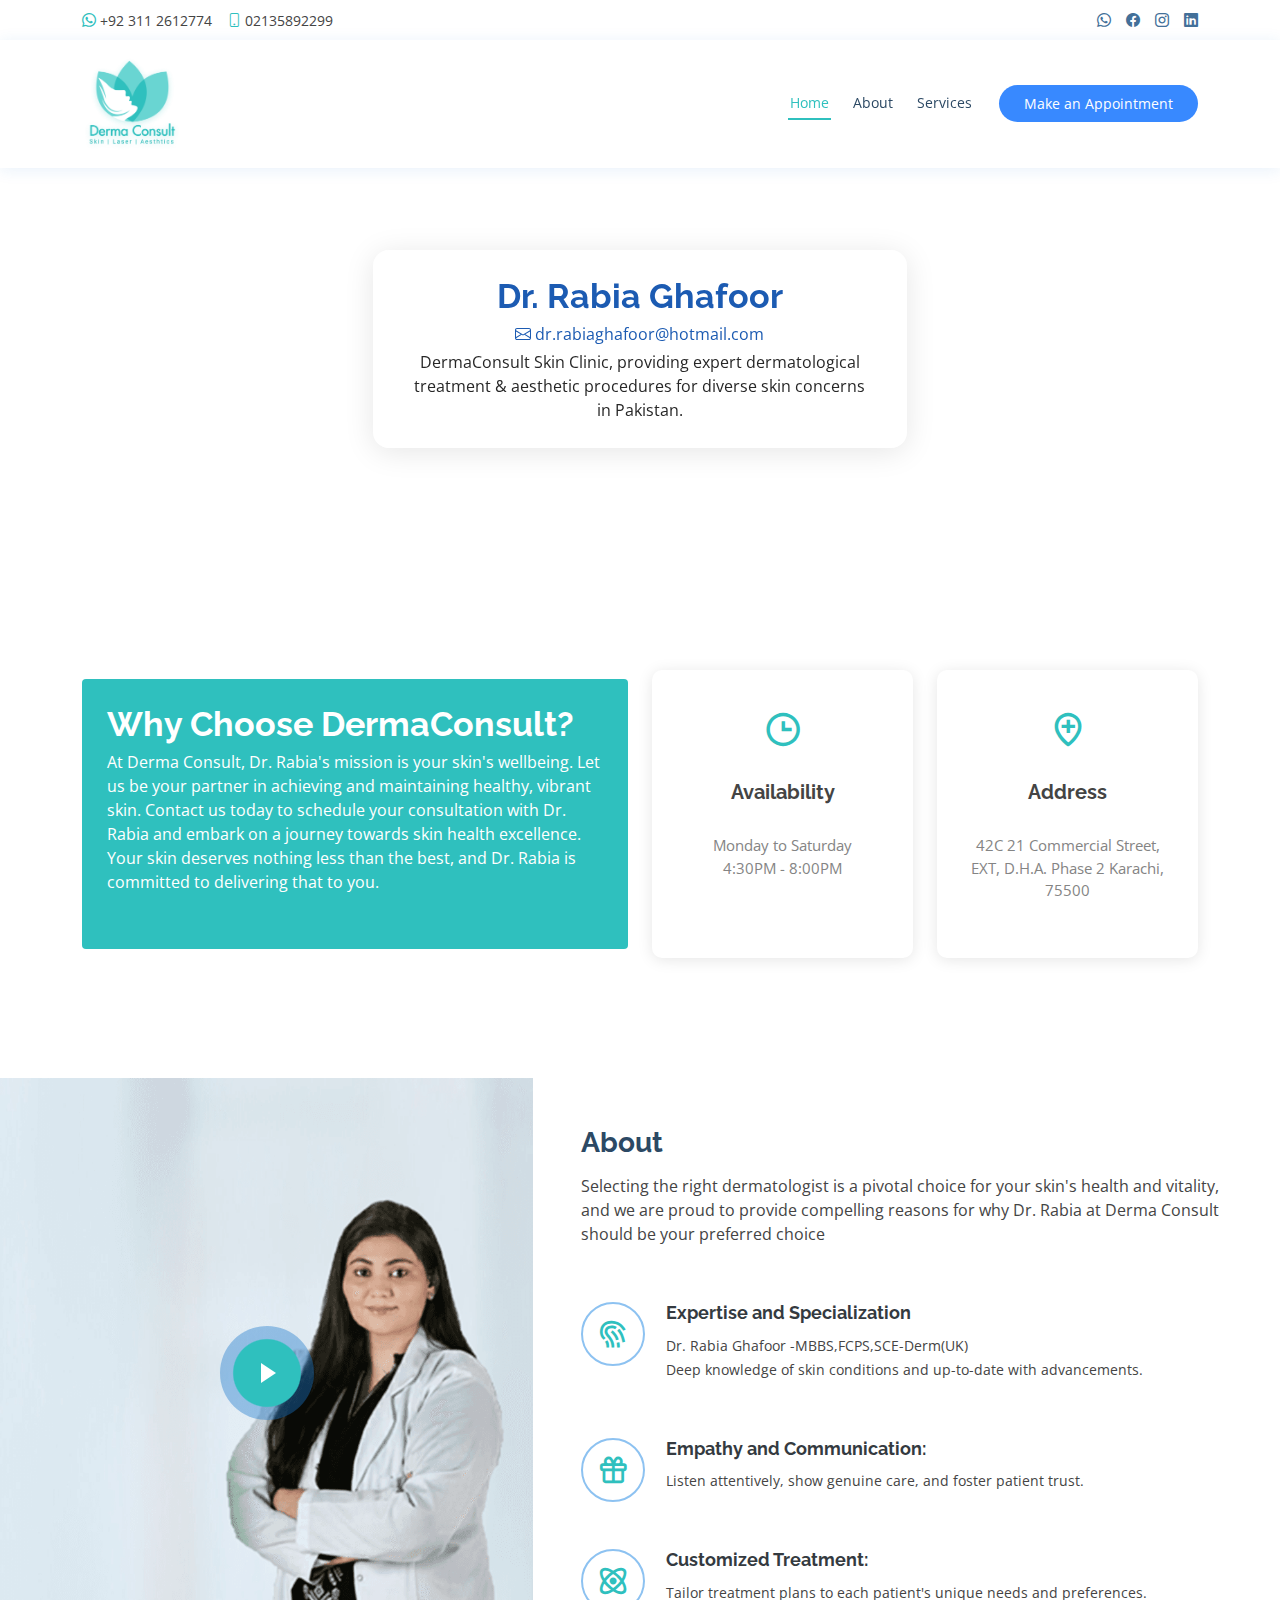
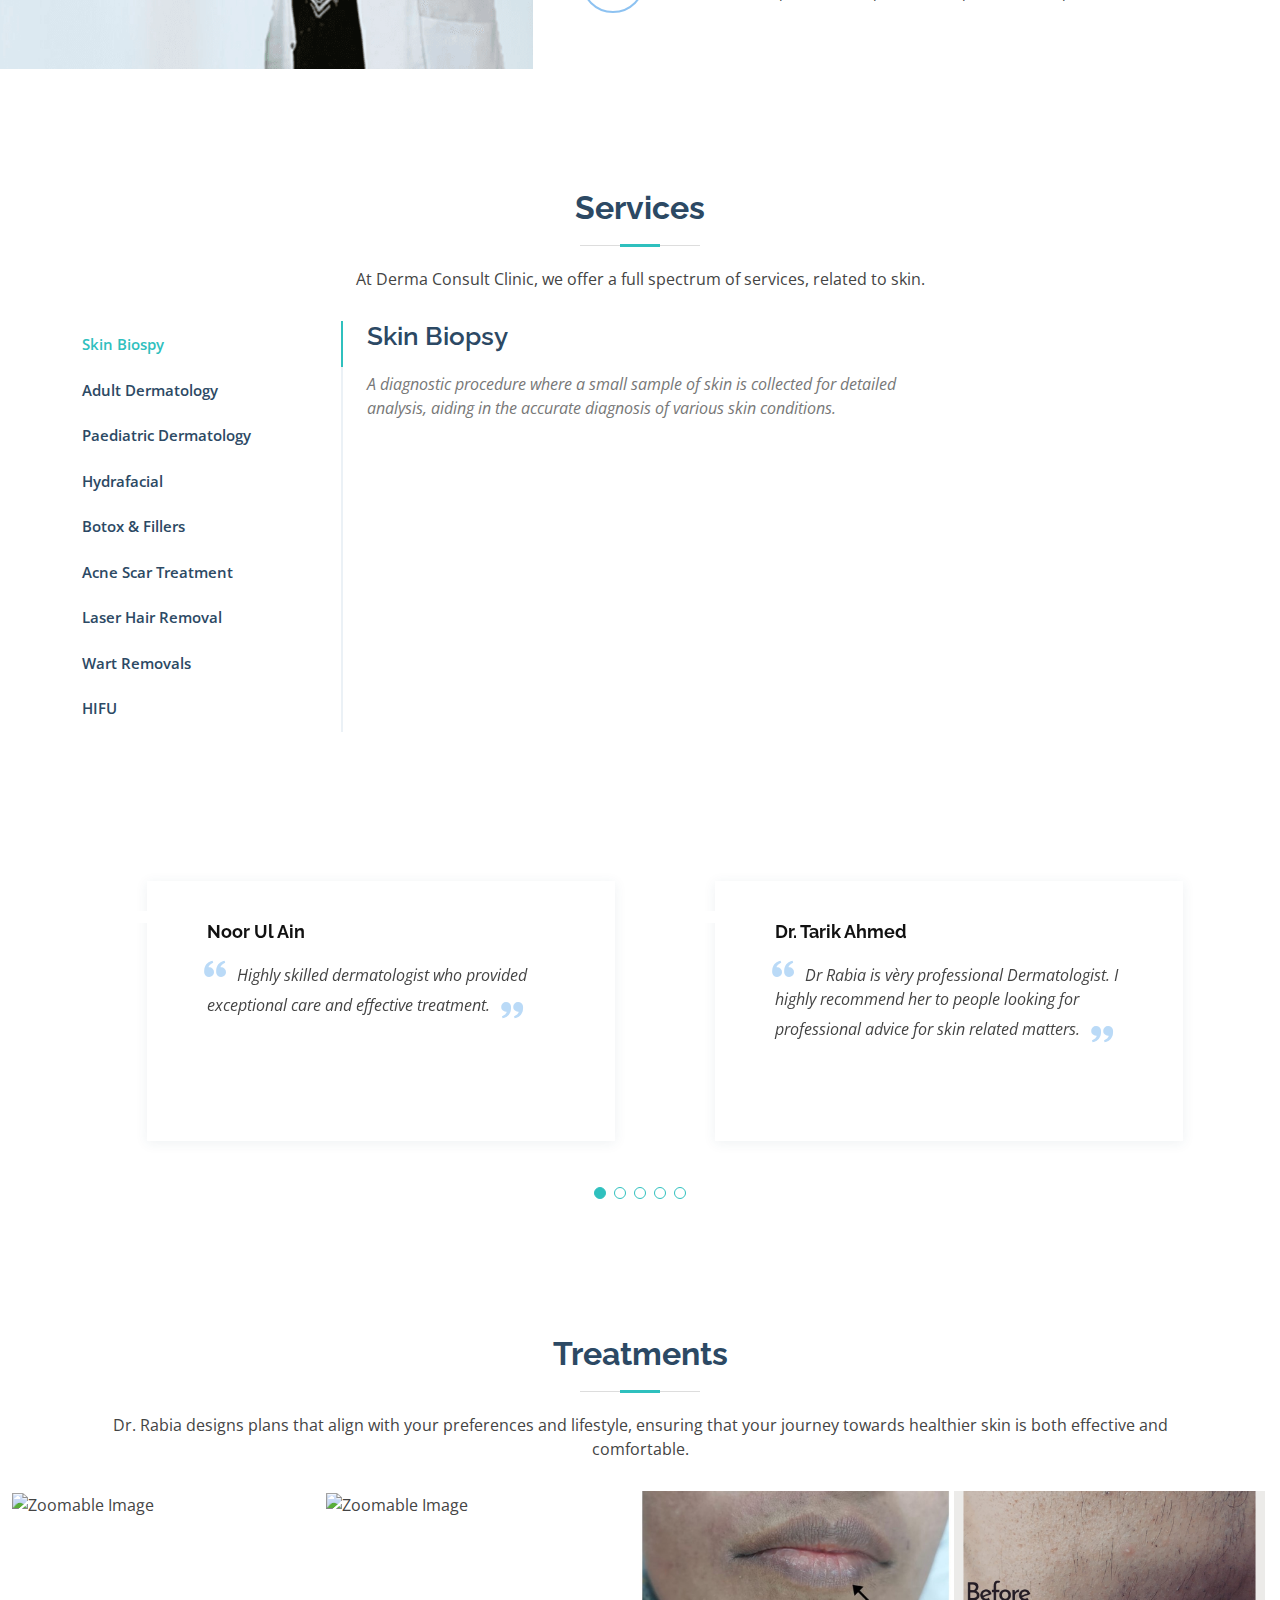
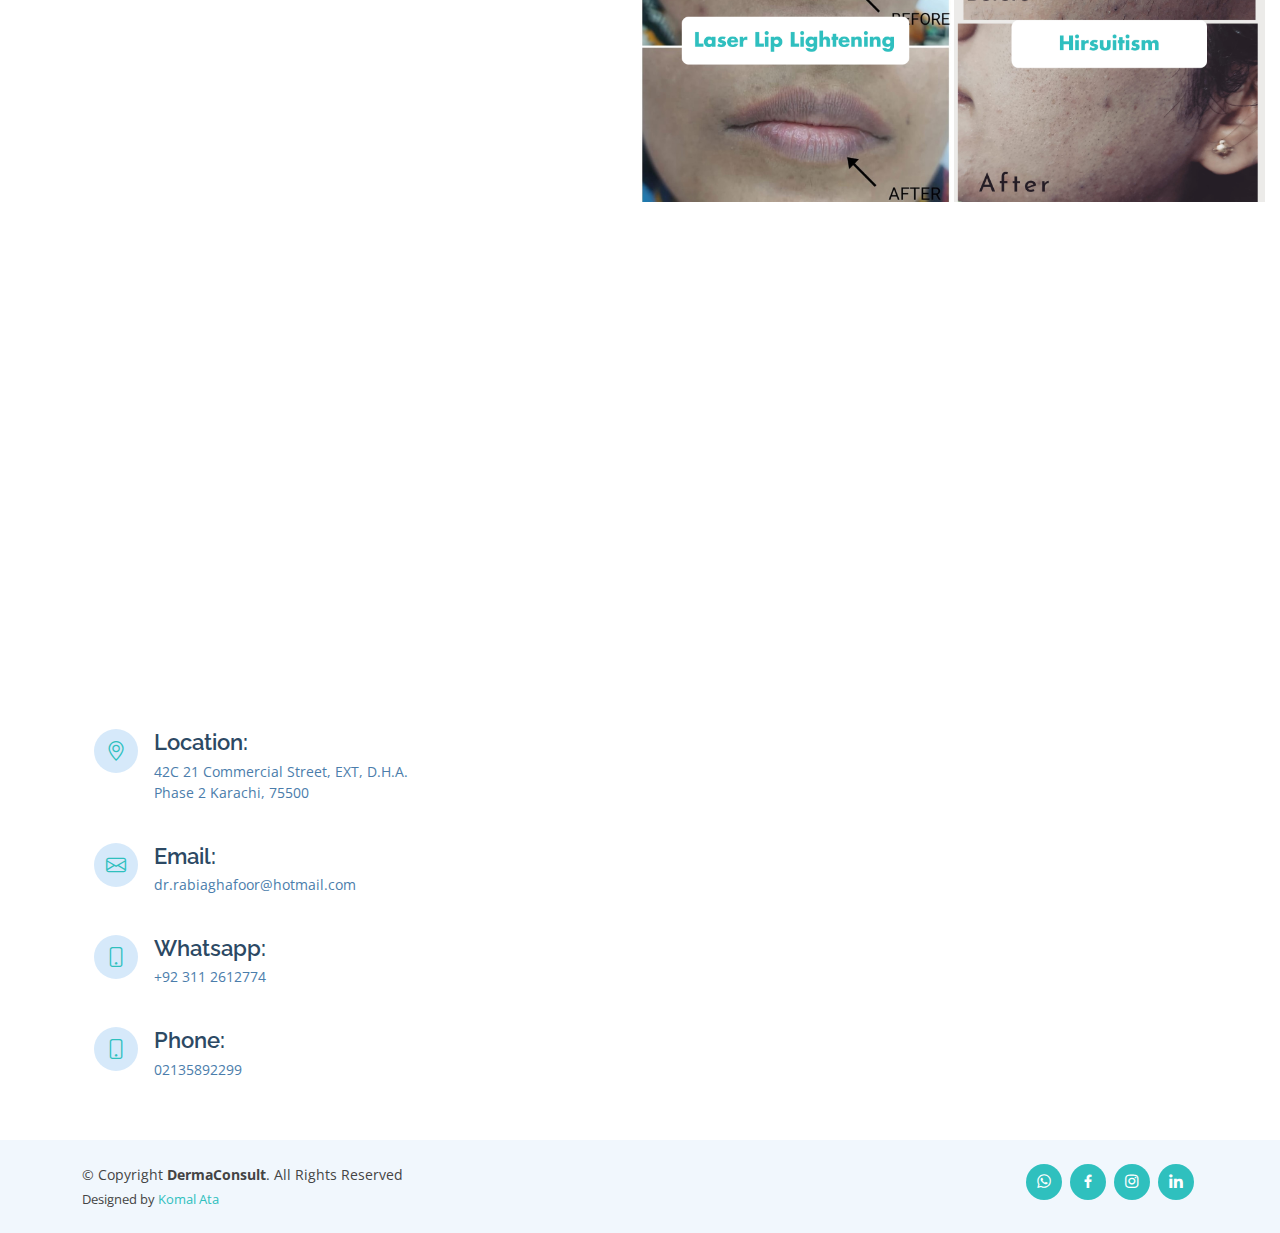
==== index.html @ f3106744 "added code" ====
<!DOCTYPE html>
<html lang="en">

<head>
  <meta charset="utf-8">
  <meta content="width=device-width, initial-scale=1.0" name="viewport">
  <meta name="google-site-verification" content="Kv4Qv86WrVFW4WleBUkdHP-3222_uR3ESCjwUj2ZRJM" />
  <title>DermaConsult</title>
  <meta content="Dr.Rabia Ghafoor is a highly qualified and experienced Consultant Dermatologist of Pakistan." name="description">
  <meta content="Aesthetics,
  Skin care, Dermatologist, Rabia Ghafoor, Karachi, Dermatologist in Karachi, Best dermatologist, derma consultant, Dr, Doctor, Pakistan" name="keywords">
  <script src="https://code.jquery.com/jquery-3.6.0.min.js"></script>
  <script>
      // JavaScript code to enhance functionality
      $(document).ready(function() {
      
        const zoomedImage = document.getElementById('zoomedImage');

zoomedImage.addEventListener('click', function() {
    this.classList.toggle('zoomed');
});

      });
  </script>
  <!-- Favicons -->
  <link href="assets/img/favicon.png" rel="icon">
  <link href="assets/img/apple-touch-icon.png" rel="apple-touch-icon">

  <!-- Google Fonts -->
  <link href="https://fonts.googleapis.com/css?family=Open+Sans:300,300i,400,400i,600,600i,700,700i|Raleway:300,300i,400,400i,500,500i,600,600i,700,700i|Poppins:300,300i,400,400i,500,500i,600,600i,700,700i" rel="stylesheet">

  <!-- Vendor CSS Files -->
  <link href="assets/vendor/fontawesome-free/css/all.min.css" rel="stylesheet">
  <link href="assets/vendor/animate.css/animate.min.css" rel="stylesheet">
  <link href="assets/vendor/bootstrap/css/bootstrap.min.css" rel="stylesheet">
  <link href="assets/vendor/bootstrap-icons/bootstrap-icons.css" rel="stylesheet">
  <link href="assets/vendor/boxicons/css/boxicons.min.css" rel="stylesheet">
  <link href="assets/vendor/glightbox/css/glightbox.min.css" rel="stylesheet">
  <link href="assets/vendor/remixicon/remixicon.css" rel="stylesheet">
  <link href="assets/vendor/swiper/swiper-bundle.min.css" rel="stylesheet">

  <!-- Template Main CSS File -->
  <link href="assets/css/style.css" rel="stylesheet">

  <!-- =======================================================
  * Template Name: DermaConsult
  * Updated: Jul 27 2023 with Bootstrap v5.3.1
  * Template URL: https://bootstrapmade.com/DermaConsult-free-medical-bootstrap-theme/
  * Author: BootstrapMade.com
  * License: https://bootstrapmade.com/license/
  ======================================================== -->
</head>

<body>

  <!-- ======= Top Bar ======= -->
  <div id="topbar" class="d-flex align-items-center fixed-top">
    <div class="container d-flex justify-content-between">
      <div class="contact-info d-flex align-items-center">
        <!-- <i class="bi bi-envelope"></i> <a href="mailto:contact@example.com">dr.rabiaghafoor@hotmail.com</a> -->
        <i class="bi bi-whatsapp"></i> +92 311 2612774
        <i class="bi bi-phone"></i> 02135892299

      </div>
      <div class="d-none d-lg-flex social-links align-items-center">
        <a href="https://wa.me/+923112612774" class="Whatapp"><i class="bi bi-whatsapp"></i></a>
        <a href="https://www.facebook.com/AssistantProfessorDermatologyJPMC/?_rdc=1&_rdr" class="facebook"><i class="bi bi-facebook"></i></a>
        <a href="https://www.instagram.com/derma_consult_skin_clinic/?igshid=MzNlNGNkZWQ4Mg%3D%3D" class="instagram"><i class="bi bi-instagram"></i></a>
        <a href="https://www.linkedin.com/in/dr-rabia-ghafoor-b4072914/" class="linkedin"><i class="bi bi-linkedin"></i></i></a>
      </div>
    </div>
  </div>

  <!-- ======= Header ======= -->
  <header id="header" class="fixed-top">
    <div class="container d-flex align-items-center">

      <h1 class="logo me-auto"><a href="index.html">
        <img src="./assets/img/Derma-Consult.png" width="100" height="auto"/>
      </a></h1>
      <!-- Uncomment below if you prefer to use an image logo -->
      <!-- <a href="index.html" class="logo me-auto"><img src="assets/img/logo.png" alt="" class="img-fluid"></a>-->

      <nav id="navbar" class="navbar order-last order-lg-0">
        <ul>
          <li><a class="nav-link scrollto active" href="#hero">Home</a></li>
          <li><a class="nav-link scrollto" href="#about">About</a></li>
          <li><a class="nav-link scrollto" href="#services">Services</a></li>
          <!-- <li><a class="nav-link scrollto" href="#departments">Departments</a></li> -->
          <!-- <li><a class="nav-link scrollto" href="#doctors">Doctors</a></li> -->
          <!-- <li class="dropdown"><a href="#"><span>Drop Down</span> <i class="bi bi-chevron-down"></i></a> -->
            <!-- <ul>
              <li><a href="#">Drop Down 1</a></li>
              <li class="dropdown"><a href="#"><span>Deep Drop Down</span> <i class="bi bi-chevron-right"></i></a>
                <ul>
                  <li><a href="#">Deep Drop Down 1</a></li>
                  <li><a href="#">Deep Drop Down 2</a></li>
                  <li><a href="#">Deep Drop Down 3</a></li>
                  <li><a href="#">Deep Drop Down 4</a></li>
                  <li><a href="#">Deep Drop Down 5</a></li>
                </ul>
              </li>
              <li><a href="#">Drop Down 2</a></li>
              <li><a href="#">Drop Down 3</a></li>
              <li><a href="#">Drop Down 4</a></li>
            </ul> -->
          </li>
          <!-- <li><a class="nav-link scrollto" href="#contact">Contact</a></li> -->
        </ul>
        <i class="bi bi-list mobile-nav-toggle"></i>
      </nav><!-- .navbar -->

      <a href="https://wa.me/+923112612774" class="appointment-btn scrollto"><span class="d-none d-md-inline">Make an</span> Appointment</a>

    </div>
  </header><!-- End Header -->

  <!-- ======= Hero Section ======= -->
  <section id="hero" class="d-flex align-items-center">
    <div class="container">
        <!-- <div class="slide active">
            <img src="./assets/img/h1.jpg" alt="Slide 1">

        </div>
        <div class="slide">
            <img src="./assets/img/h2.jpg" alt="Slide 2">
         
        </div> -->
        <!-- Add more slides as needed -->
      <!-- <h1>DermaConsult</h1> -->
      <!-- <h4>Dr. Rabia prioritizes your comfort and well-being. We believe in involving you in the decision-making process, ensuring that your care journey is tailored to your unique needs. Dr. Rabia's commitment to staying at the forefront of dermatology is unwavering. By investing in the latest technologies and treatments, we can provide innovative solutions that yield optimal outcomes for your skin health.</h4> -->
      <!-- <a href="#about" class="btn-get-started scrollto">Get Started</a> -->
    </div>
  </section><!-- End Hero -->

  <main id="main">

    <!-- ======= Why Us Section ======= -->
    <section id="why-us" class="why-us">
      <div class="container">

        <div class="row d-flex align-items-center justify-content-center">
          <div class="col-lg-5 col-md-10 col-sm-10 d-flex align-items-center justify-content-center mb-5 mx-3 glass" >
            <div class="content bg-transparent">
              <h3 style="color: #1C5BB2;">Dr. Rabia Ghafoor</h3>
              <div class="my-1" style="color: #1C5BB2;">   <i class="bi bi-envelope"></i> <a href="mailto:contact@example.com" style="color: #1C5BB2;" >dr.rabiaghafoor@hotmail.com</a></div>
              <p  style="color: #272727;" class="mb-0">
                     
                DermaConsult Skin Clinic, providing expert dermatological treatment & aesthetic procedures for diverse skin concerns in Pakistan.              </p>

            </div>
          </div>
          <div class="col-lg-6 d-flex align-items-stretch">
            <div class="content">
              <h3>Why Choose DermaConsult?</h3>
              <p>
                At Derma Consult, Dr. Rabia's mission is your skin's wellbeing. Let us be your partner in achieving and maintaining healthy, vibrant skin. Contact us today to schedule your consultation with Dr. Rabia and embark on a journey towards skin health excellence. Your skin deserves nothing less than the best, and Dr. Rabia is committed to delivering that to you.

              </p>
              <!-- <div class="text-center">
                <a href="#" class="more-btn">Learn More <i class="bx bx-chevron-right"></i></a>
              </div> -->
            </div>
          </div>
          <div class="col-lg-6 d-flex align-items-stretch">
            <div class="icon-boxes d-flex flex-column justify-content-center">
              <div class="row">
                <div class="col-xl-6 d-flex align-items-stretch">
                  <div class="icon-box mt-4 mt-xl-0">
                    <i class="bx bx-time"></i>
                    <h4>Availability</h4>
                    <p>                Monday to Saturday
                      <br/>
                      4:30PM - 8:00PM</p>
                  </div>
                </div>
                <div class="col-xl-6 d-flex align-items-stretch">
                  <div class="icon-box mt-4 mt-xl-0">
                    <i class="bx bx-location-plus"></i>
                    <h4>Address</h4>
                    <p>42C 21 Commercial Street, EXT, D.H.A. Phase 2 Karachi, 75500</p>
                  </div>
                </div>

              </div>
            </div><!-- End .content-->
          </div>
        </div>

      </div>
    </section><!-- End Why Us Section -->

    <!-- ======= About Section ======= -->
    <section id="about" class="about">
      <div class="container-fluid">

        <div class="row">
          <div class="col-xl-5 col-lg-6 video-box d-flex justify-content-center align-items-stretch position-relative">
            <a href="https://www.youtube.com/watch?v=IMtTy5TX-Go" class="glightbox play-btn mb-4"></a>
          </div>

          <div class="col-xl-7 col-lg-6 icon-boxes d-flex flex-column align-items-stretch justify-content-center py-5 px-lg-5">
            <h3>About</h3>
            <p>Selecting the right dermatologist is a pivotal choice for your skin's health and vitality, and we are proud to provide compelling reasons for why Dr. Rabia at Derma Consult should be your preferred choice</p>

            <div class="icon-box">
              <div class="icon"><i class="bx bx-fingerprint"></i></div>
              <h4 class="title"><a href="">Expertise and Specialization</a></h4>
              <p class="description">
                Dr. Rabia Ghafoor -MBBS,FCPS,SCE-Derm(UK)<br/>
                Deep knowledge of skin conditions and up-to-date with advancements.</p>
            </div>

            <div class="icon-box">
              <div class="icon"><i class="bx bx-gift"></i></div>
              <h4 class="title"><a href="">Empathy and Communication:</a></h4>
              <p class="description"> Listen attentively, show genuine care, and foster patient trust.</p>
            </div>

            <div class="icon-box">
              <div class="icon"><i class="bx bx-atom"></i></div>
              <h4 class="title"><a href="">Customized Treatment: </a></h4>
              <p class="description">Tailor treatment plans to each patient's unique needs and preferences.</p>
            </div>

          </div>
        </div>

      </div>
    </section><!-- End About Section -->

    <!-- ======= Counts Section ======= -->
    <!-- <section id="counts" class="counts">
      <div class="container">

        <div class="row">

          <div class="col-lg-3 col-md-6">
            <div class="count-box">
              <i class="fas fa-user-md"></i>
              <span data-purecounter-start="0" data-purecounter-end="85" data-purecounter-duration="1" class="purecounter"></span>
              <p>Doctors</p>
            </div>
          </div>

          <div class="col-lg-3 col-md-6 mt-5 mt-md-0">
            <div class="count-box">
              <i class="far fa-hospital"></i>
              <span data-purecounter-start="0" data-purecounter-end="18" data-purecounter-duration="1" class="purecounter"></span>
              <p>Departments</p>
            </div>
          </div>

          <div class="col-lg-3 col-md-6 mt-5 mt-lg-0">
            <div class="count-box">
              <i class="fas fa-flask"></i>
              <span data-purecounter-start="0" data-purecounter-end="12" data-purecounter-duration="1" class="purecounter"></span>
              <p>Research Labs</p>
            </div>
          </div>

          <div class="col-lg-3 col-md-6 mt-5 mt-lg-0">
            <div class="count-box">
              <i class="fas fa-award"></i>
              <span data-purecounter-start="0" data-purecounter-end="150" data-purecounter-duration="1" class="purecounter"></span>
              <p>Awards</p>
            </div>
          </div>

        </div>

      </div>
    </section> -->
    <!-- End Counts Section -->

    <!-- ======= Services Section ======= -->
    <!-- <section id="services" class="services">
      <div class="container">

        <div class="section-title">
          <h2>Services</h2>
          <p>Magnam dolores commodi suscipit. Necessitatibus eius consequatur ex aliquid fuga eum quidem. Sit sint consectetur velit. Quisquam quos quisquam cupiditate. Et nemo qui impedit suscipit alias ea. Quia fugiat sit in iste officiis commodi quidem hic quas.</p>
        </div>

        <div class="row">
          <div class="col-lg-4 col-md-6 d-flex align-items-stretch">
            <div class="icon-box">
              <div class="icon"><i class="fas fa-heartbeat"></i></div>
              <h4><a href="">Lorem Ipsum</a></h4>
              <p>Voluptatum deleniti atque corrupti quos dolores et quas molestias excepturi</p>
            </div>
          </div>

          <div class="col-lg-4 col-md-6 d-flex align-items-stretch mt-4 mt-md-0">
            <div class="icon-box">
              <div class="icon"><i class="fas fa-pills"></i></div>
              <h4><a href="">Sed ut perspiciatis</a></h4>
              <p>Duis aute irure dolor in reprehenderit in voluptate velit esse cillum dolore</p>
            </div>
          </div>

          <div class="col-lg-4 col-md-6 d-flex align-items-stretch mt-4 mt-lg-0">
            <div class="icon-box">
              <div class="icon"><i class="fas fa-hospital-user"></i></div>
              <h4><a href="">Magni Dolores</a></h4>
              <p>Excepteur sint occaecat cupidatat non proident, sunt in culpa qui officia</p>
            </div>
          </div>

          <div class="col-lg-4 col-md-6 d-flex align-items-stretch mt-4">
            <div class="icon-box">
              <div class="icon"><i class="fas fa-dna"></i></div>
              <h4><a href="">Nemo Enim</a></h4>
              <p>At vero eos et accusamus et iusto odio dignissimos ducimus qui blanditiis</p>
            </div>
          </div>

          <div class="col-lg-4 col-md-6 d-flex align-items-stretch mt-4">
            <div class="icon-box">
              <div class="icon"><i class="fas fa-wheelchair"></i></div>
              <h4><a href="">Dele cardo</a></h4>
              <p>Quis consequatur saepe eligendi voluptatem consequatur dolor consequuntur</p>
            </div>
          </div>

          <div class="col-lg-4 col-md-6 d-flex align-items-stretch mt-4">
            <div class="icon-box">
              <div class="icon"><i class="fas fa-notes-medical"></i></div>
              <h4><a href="">Divera don</a></h4>
              <p>Modi nostrum vel laborum. Porro fugit error sit minus sapiente sit aspernatur</p>
            </div>
          </div>

        </div>

      </div>
    </section> -->
    <!-- End Services Section -->

    <!-- ======= Appointment Section ======= -->
    <!-- <section id="appointment" class="appointment section-bg">
      <div class="container">

        <div class="section-title">
          <h2>Make an Appointment</h2>
          <p>Magnam dolores commodi suscipit. Necessitatibus eius consequatur ex aliquid fuga eum quidem. Sit sint consectetur velit. Quisquam quos quisquam cupiditate. Et nemo qui impedit suscipit alias ea. Quia fugiat sit in iste officiis commodi quidem hic quas.</p>
        </div>

        <form action="forms/appointment.php" method="post" role="form" class="php-email-form">
          <div class="row">
            <div class="col-md-4 form-group">
              <input type="text" name="name" class="form-control" id="name" placeholder="Your Name" data-rule="minlen:4" data-msg="Please enter at least 4 chars">
              <div class="validate"></div>
            </div>
            <div class="col-md-4 form-group mt-3 mt-md-0">
              <input type="email" class="form-control" name="email" id="email" placeholder="Your Email" data-rule="email" data-msg="Please enter a valid email">
              <div class="validate"></div>
            </div>
            <div class="col-md-4 form-group mt-3 mt-md-0">
              <input type="tel" class="form-control" name="phone" id="phone" placeholder="Your Phone" data-rule="minlen:4" data-msg="Please enter at least 4 chars">
              <div class="validate"></div>
            </div>
          </div>
          <div class="row">
            <div class="col-md-4 form-group mt-3">
              <input type="datetime" name="date" class="form-control datepicker" id="date" placeholder="Appointment Date" data-rule="minlen:4" data-msg="Please enter at least 4 chars">
              <div class="validate"></div>
            </div>
            <div class="col-md-4 form-group mt-3">
              <select name="department" id="department" class="form-select">
                <option value="">Select Department</option>
                <option value="Department 1">Department 1</option>
                <option value="Department 2">Department 2</option>
                <option value="Department 3">Department 3</option>
              </select>
              <div class="validate"></div>
            </div>
            <div class="col-md-4 form-group mt-3">
              <select name="doctor" id="doctor" class="form-select">
                <option value="">Select Doctor</option>
                <option value="Doctor 1">Doctor 1</option>
                <option value="Doctor 2">Doctor 2</option>
                <option value="Doctor 3">Doctor 3</option>
              </select>
              <div class="validate"></div>
            </div>
          </div>

          <div class="form-group mt-3">
            <textarea class="form-control" name="message" rows="5" placeholder="Message (Optional)"></textarea>
            <div class="validate"></div>
          </div>
          <div class="mb-3">
            <div class="loading">Loading</div>
            <div class="error-message"></div>
            <div class="sent-message">Your appointment request has been sent successfully. Thank you!</div>
          </div>
          <div class="text-center"><button type="submit">Make an Appointment</button></div>
        </form>

      </div>
    </section> -->
    <!-- End Appointment Section -->

    <!-- ======= Departments Section ======= -->
    <section id="services" class="departments">
      <div class="container">

        <div class="section-title">
          <h2>Services</h2>
          <p>At Derma Consult Clinic, we offer a full spectrum of services, related to skin. </p>
        </div>

        <div class="row gy-4">
          <div class="col-lg-3">
            <ul class="nav nav-tabs flex-column">
              <li class="nav-item">
                <a class="nav-link active show" data-bs-toggle="tab" href="#tab-1">Skin Biospy</a>
              </li>
              <li class="nav-item">
                <a class="nav-link" data-bs-toggle="tab" href="#tab-2">Adult Dermatology
                </a>
              </li>
              <li class="nav-item">
                <a class="nav-link" data-bs-toggle="tab" href="#tab-3">Paediatric Dermatology
                </a>
              </li>
              <li class="nav-item">
                <a class="nav-link" data-bs-toggle="tab" href="#tab-4">Hydrafacial
                </a>
              </li>
              <li class="nav-item">
                <a class="nav-link" data-bs-toggle="tab" href="#tab-5">Botox & Fillers
                </a>
              </li>
              <li class="nav-item">
                <a class="nav-link" data-bs-toggle="tab" href="#tab-6">Acne Scar Treatment

                </a>
              </li>
              <li class="nav-item">
                <a class="nav-link" data-bs-toggle="tab" href="#tab-7">Laser Hair Removal

                </a>
              </li>
              <li class="nav-item">
                <a class="nav-link" data-bs-toggle="tab" href="#tab-8">Wart Removals

                </a>
              </li>
              <li class="nav-item">
                <a class="nav-link" data-bs-toggle="tab" href="#tab-9">HIFU

                </a>
              </li>
            </ul>
          </div>
          <div class="col-lg-9">
            <div class="tab-content">
              <div class="tab-pane active show" id="tab-1">
                <div class="row gy-4">
                  <div class="col-lg-8 details order-2 order-lg-1">
                    <h3>Skin Biopsy
                    </h3>
                    <p class="fst-italic">A diagnostic procedure where a small sample of skin is collected for detailed analysis, aiding in the accurate diagnosis of various skin conditions.
                    </p>
                  </div>
                  <div class="col-lg-4 text-center order-1 order-lg-2">
                    <img src="https://media.istockphoto.com/id/1326946330/vector/skin-biopsy-punch-biopsy-take-skin-sample.jpg?s=612x612&w=0&k=20&c=GqnnSNQEwkCrvCp0b2-IMcZoVmdGVSPTPMpV-CSfZcc=" alt="" class="img-fluid">
                  </div>
                </div>
              </div>
              <div class="tab-pane" id="tab-2">
                <div class="row gy-4">
                  <div class="col-lg-8 details order-2 order-lg-1">
                    <h3>Adult Dermatology
                    </h3>
                    <p class="fst-italic">Specialized care tailored to address a wide range of skin concerns specific to adults, from acne and skin aging to skin cancer screenings and treatment.
                    </p>
                  </div>
                  <div class="col-lg-4 text-center order-1 order-lg-2">
                    <img src="https://www.gph.ae/images/department/1000/dermatology-and-skin-care-department-1624776232.jpg.jpg" alt="" class="img-fluid">
                  </div>
                </div>
              </div>
              <div class="tab-pane" id="tab-3">
                <div class="row gy-4">
                  <div class="col-lg-8 details order-2 order-lg-1">
                    <h3>Paediatric Dermatology</h3>
                    <p class="fst-italic">Expert care focused on diagnosing and treating skin conditions in infants, children, and adolescents, ensuring their skin health and overall well-being.
                    </p>
                  </div>
                  <div class="col-lg-4 text-center order-1 order-lg-2">
                    <img src="[data-uri]" alt="" class="img-fluid">
                  </div>
                </div>
              </div>
              <div class="tab-pane" id="tab-4">
                <div class="row gy-4">
                  <div class="col-lg-8 details order-2 order-lg-1">
                    <h3>Hydrafacial
                    </h3>
                    <p class="fst-italic">A non-invasive skincare treatment that combines cleansing, exfoliation, extraction, hydration, and antioxidant infusion to rejuvenate and nourish the skin, leaving it radiant and refreshed.</p>
                  </div>
                  <div class="col-lg-4 text-center order-1 order-lg-2">
                    <img src="https://images.everydayhealth.com/images/what-is-a-hydrafacial-722x406.jpg" alt="" class="img-fluid">
                  </div>
                </div>
              </div>
              <div class="tab-pane" id="tab-5">
                <div class="row gy-4">
                  <div class="col-lg-8 details order-2 order-lg-1">
                    <h3>Botox & Fillers
                    </h3>
                    <p class="fst-italic">Minimally invasive cosmetic treatments involving Botox injections to reduce wrinkles and fillers to restore volume, achieving a smoother, more youthful appearance.
                    </p>
                  </div>
                  <div class="col-lg-4 text-center order-1 order-lg-2">
                    <img src="[data-uri]" alt="" class="img-fluid">
                  </div>
                </div>
              </div>
              <div class="tab-pane" id="tab-6">
                <div class="row gy-4">
                  <div class="col-lg-8 details order-2 order-lg-1">
                    <h3>Acne Scar Treatment
                    </h3>
                    <p class="fst-italic">Tailored procedures and therapies aimed at minimizing the appearance of acne scars, helping to restore smoother and more even skin texture.
                    </p>
                  </div>
                  <div class="col-lg-4 text-center order-1 order-lg-2">
                    <img src="https://www.thedermspecs.com/wp-content/uploads/2017/05/Acne.jpg" alt="" class="img-fluid">
                  </div>
                </div>
              </div>
              <div class="tab-pane" id="tab-7">
                <div class="row gy-4">
                  <div class="col-lg-8 details order-2 order-lg-1">
                    <h3>Laser Hair Removal
                    </h3>
                    <p class="fst-italic">A safe and effective procedure that uses targeted laser energy to permanently reduce unwanted hair, providing long-lasting smoothness and convenience.
                    </p>
                  </div>
                  <div class="col-lg-4 text-center order-1 order-lg-2">
                    <img src="https://images.squarespace-cdn.com/content/v1/5cdb875dfb22a539095ca9e5/1576117402917-V2JOE0IT8YTRN0UQSQS6/Laser+Hair+Removal+Sydney+Dermatology.jpg"class="img-fluid">
                  </div>
                </div>
              </div>
              <div class="tab-pane" id="tab-8">
                <div class="row gy-4">
                  <div class="col-lg-8 details order-2 order-lg-1">
                    <h3>Wart Removals
                    </h3>
                    <p class="fst-italic">Professional procedures to safely and effectively eliminate warts, addressing a variety of types and sizes to promote clear and healthy skin.
                    </p>
                  </div>
                  <div class="col-lg-4 text-center order-1 order-lg-2">
                    <img src="https://www.manhattandermatologistsnyc.com/wp-content/uploads/2016/12/Wart-Removal-Dermatologist-NYC.jpg" alt="" class="img-fluid">
                  </div>
                </div>
              </div>
              <div class="tab-pane" id="tab-9">
                <div class="row gy-4">
                  <div class="col-lg-8 details order-2 order-lg-1">
                    <h3>HIFU
                    </h3>
                    <p class="fst-italic">
                      HIFU (High-Intensity Focused Ultrasound):
                      An advanced non-surgical treatment that uses focused ultrasound energy to stimulate collagen production and tighten skin, resulting in a lifted and rejuvenated appearance.
                  </div>
                  <div class="col-lg-4 text-center order-1 order-lg-2">
                    <img src="[data-uri]" class="img-fluid">
                  </div>
                </div>
              </div>
            </div>
          </div>
        </div>

      </div>
    </section><!-- End Departments Section -->

    <!-- ======= Doctors Section ======= -->
    <!-- <section id="doctors" class="doctors">
      <div class="container">

        <div class="section-title">
          <h2>Doctors</h2>
          <p>Magnam dolores commodi suscipit. Necessitatibus eius consequatur ex aliquid fuga eum quidem. Sit sint consectetur velit. Quisquam quos quisquam cupiditate. Et nemo qui impedit suscipit alias ea. Quia fugiat sit in iste officiis commodi quidem hic quas.</p>
        </div>

        <div class="row">

          <div class="col-lg-6">
            <div class="member d-flex align-items-start">
              <div class="pic"><img src="assets/img/doctors/doctors-1.jpg" class="img-fluid" alt=""></div>
              <div class="member-info">
                <h4>Walter White</h4>
                <span>Chief Medical Officer</span>
                <p>Explicabo voluptatem mollitia et repellat qui dolorum quasi</p>
                <div class="social">
                  <a href=""><i class="ri-twitter-fill"></i></a>
                  <a href=""><i class="ri-facebook-fill"></i></a>
                  <a href=""><i class="ri-instagram-fill"></i></a>
                  <a href=""> <i class="ri-linkedin-box-fill"></i> </a>
                </div>
              </div>
            </div>
          </div>

          <div class="col-lg-6 mt-4 mt-lg-0">
            <div class="member d-flex align-items-start">
              <div class="pic"><img src="assets/img/doctors/doctors-2.jpg" class="img-fluid" alt=""></div>
              <div class="member-info">
                <h4>Sarah Jhonson</h4>
                <span>Anesthesiologist</span>
                <p>Aut maiores voluptates amet et quis praesentium qui senda para</p>
                <div class="social">
                  <a href=""><i class="ri-twitter-fill"></i></a>
                  <a href=""><i class="ri-facebook-fill"></i></a>
                  <a href=""><i class="ri-instagram-fill"></i></a>
                  <a href=""> <i class="ri-linkedin-box-fill"></i> </a>
                </div>
              </div>
            </div>
          </div>

          <div class="col-lg-6 mt-4">
            <div class="member d-flex align-items-start">
              <div class="pic"><img src="assets/img/doctors/doctors-3.jpg" class="img-fluid" alt=""></div>
              <div class="member-info">
                <h4>William Anderson</h4>
                <span>Cardiology</span>
                <p>Quisquam facilis cum velit laborum corrupti fuga rerum quia</p>
                <div class="social">
                  <a href=""><i class="ri-twitter-fill"></i></a>
                  <a href=""><i class="ri-facebook-fill"></i></a>
                  <a href=""><i class="ri-instagram-fill"></i></a>
                  <a href=""> <i class="ri-linkedin-box-fill"></i> </a>
                </div>
              </div>
            </div>
          </div>

          <div class="col-lg-6 mt-4">
            <div class="member d-flex align-items-start">
              <div class="pic"><img src="assets/img/doctors/doctors-4.jpg" class="img-fluid" alt=""></div>
              <div class="member-info">
                <h4>Amanda Jepson</h4>
                <span>Neurosurgeon</span>
                <p>Dolorum tempora officiis odit laborum officiis et et accusamus</p>
                <div class="social">
                  <a href=""><i class="ri-twitter-fill"></i></a>
                  <a href=""><i class="ri-facebook-fill"></i></a>
                  <a href=""><i class="ri-instagram-fill"></i></a>
                  <a href=""> <i class="ri-linkedin-box-fill"></i> </a>
                </div>
              </div>
            </div>
          </div>

        </div>

      </div>
    </section> -->
    <!-- End Doctors Section -->

    <!-- ======= Frequently Asked Questions Section ======= -->
    <!-- <section id="faq" class="faq section-bg">
      <div class="container">

        <div class="section-title">
          <h2>Frequently Asked Questions</h2>
          <p>Magnam dolores commodi suscipit. Necessitatibus eius consequatur ex aliquid fuga eum quidem. Sit sint consectetur velit. Quisquam quos quisquam cupiditate. Et nemo qui impedit suscipit alias ea. Quia fugiat sit in iste officiis commodi quidem hic quas.</p>
        </div>

        <div class="faq-list">
          <ul>
            <li data-aos="fade-up">
              <i class="bx bx-help-circle icon-help"></i> <a data-bs-toggle="collapse" class="collapse" data-bs-target="#faq-list-1">Non consectetur a erat nam at lectus urna duis? <i class="bx bx-chevron-down icon-show"></i><i class="bx bx-chevron-up icon-close"></i></a>
              <div id="faq-list-1" class="collapse show" data-bs-parent=".faq-list">
                <p>
                  Feugiat pretium nibh ipsum consequat. Tempus iaculis urna id volutpat lacus laoreet non curabitur gravida. Venenatis lectus magna fringilla urna porttitor rhoncus dolor purus non.
                </p>
              </div>
            </li>

            <li data-aos="fade-up" data-aos-delay="100">
              <i class="bx bx-help-circle icon-help"></i> <a data-bs-toggle="collapse" data-bs-target="#faq-list-2" class="collapsed">Feugiat scelerisque varius morbi enim nunc? <i class="bx bx-chevron-down icon-show"></i><i class="bx bx-chevron-up icon-close"></i></a>
              <div id="faq-list-2" class="collapse" data-bs-parent=".faq-list">
                <p>
                  Dolor sit amet consectetur adipiscing elit pellentesque habitant morbi. Id interdum velit laoreet id donec ultrices. Fringilla phasellus faucibus scelerisque eleifend donec pretium. Est pellentesque elit ullamcorper dignissim. Mauris ultrices eros in cursus turpis massa tincidunt dui.
                </p>
              </div>
            </li>

            <li data-aos="fade-up" data-aos-delay="200">
              <i class="bx bx-help-circle icon-help"></i> <a data-bs-toggle="collapse" data-bs-target="#faq-list-3" class="collapsed">Dolor sit amet consectetur adipiscing elit? <i class="bx bx-chevron-down icon-show"></i><i class="bx bx-chevron-up icon-close"></i></a>
              <div id="faq-list-3" class="collapse" data-bs-parent=".faq-list">
                <p>
                  Eleifend mi in nulla posuere sollicitudin aliquam ultrices sagittis orci. Faucibus pulvinar elementum integer enim. Sem nulla pharetra diam sit amet nisl suscipit. Rutrum tellus pellentesque eu tincidunt. Lectus urna duis convallis convallis tellus. Urna molestie at elementum eu facilisis sed odio morbi quis
                </p>
              </div>
            </li>

            <li data-aos="fade-up" data-aos-delay="300">
              <i class="bx bx-help-circle icon-help"></i> <a data-bs-toggle="collapse" data-bs-target="#faq-list-4" class="collapsed">Tempus quam pellentesque nec nam aliquam sem et tortor consequat? <i class="bx bx-chevron-down icon-show"></i><i class="bx bx-chevron-up icon-close"></i></a>
              <div id="faq-list-4" class="collapse" data-bs-parent=".faq-list">
                <p>
                  Molestie a iaculis at erat pellentesque adipiscing commodo. Dignissim suspendisse in est ante in. Nunc vel risus commodo viverra maecenas accumsan. Sit amet nisl suscipit adipiscing bibendum est. Purus gravida quis blandit turpis cursus in.
                </p>
              </div>
            </li>

            <li data-aos="fade-up" data-aos-delay="400">
              <i class="bx bx-help-circle icon-help"></i> <a data-bs-toggle="collapse" data-bs-target="#faq-list-5" class="collapsed">Tortor vitae purus faucibus ornare. Varius vel pharetra vel turpis nunc eget lorem dolor? <i class="bx bx-chevron-down icon-show"></i><i class="bx bx-chevron-up icon-close"></i></a>
              <div id="faq-list-5" class="collapse" data-bs-parent=".faq-list">
                <p>
                  Laoreet sit amet cursus sit amet dictum sit amet justo. Mauris vitae ultricies leo integer malesuada nunc vel. Tincidunt eget nullam non nisi est sit amet. Turpis nunc eget lorem dolor sed. Ut venenatis tellus in metus vulputate eu scelerisque.
                </p>
              </div>
            </li>

          </ul>
        </div>

      </div>
    </section> -->
    <!-- End Frequently Asked Questions Section -->

    <!-- ======= Testimonials Section ======= -->
    <section id="testimonials" class="testimonials">
      <div class="container">

        <div class="testimonials-slider swiper" data-aos="fade-up" data-aos-delay="100">
          <div class="swiper-wrapper">

            
            <div class="swiper-slide">
              <div class="testimonial-wrap">
                <div class="testimonial-item">
                  <img src="https://scontent.fkhi2-2.fna.fbcdn.net/v/t1.18169-9/21751917_10214344846153106_6166862917786883956_n.jpg?_nc_cat=100&ccb=1-7&_nc_sid=174925&_nc_eui2=AeGl8-OshoX1fON65W5KC3kknhBrImU_wOqeEGsiZT_A6oydG2m2JVeAxvEdDsMFJRdBWOaSvYJYpvMxqD15IctM&_nc_ohc=Xi7zW7LDmOkAX9snTgX&_nc_ht=scontent.fkhi2-2.fna&oh=00_AfAzcjQjQk2Sl_xFe6ErM4v80GiyFyc0GbSpbh-1OzcGRw&oe=650D896F" class="testimonial-img" alt="">
                  <h3>Noor Ul Ain             </h3>
                  <!-- <h4>Ceo &amp; Founder</h4> -->
                  <p>
                    <i class="bx bxs-quote-alt-left quote-icon-left"></i>
                    Highly skilled dermatologist who provided exceptional care and effective treatment.                <i class="bx bxs-quote-alt-right quote-icon-right"></i>
                  </p>
                </div>
              </div>
            </div><!-- End testimonial item -->


            <div class="swiper-slide">
              <div class="testimonial-wrap">
                <div class="testimonial-item">
                  <img src="https://scontent.fkhi2-2.fna.fbcdn.net/v/t39.30808-1/350126369_207179992248462_5420208806092158440_n.jpg?stp=dst-jpg_s200x200&_nc_cat=108&ccb=1-7&_nc_sid=7206a8&_nc_eui2=AeFN7YcnX6SbEOsGYWrehzRjSguP4RAz4sJKC4_hEDPiwsMLPK03_DXg42H9JB-AcjgQdnxXYfOf3QxG1kQgjqVd&_nc_ohc=DpXlTD5SzeoAX-94j6F&_nc_ht=scontent.fkhi2-2.fna&oh=00_AfCEJSRDQXiUiMUEIqRJqdBTkTObnhFFEp6W1HqT22IfBw&oe=64EAFF86" class="testimonial-img" alt="">
                  <h3>Dr. Tarik Ahmed                  </h3>
                  <!-- <h4>Ceo &amp; Founder</h4> -->
                  <p>
                    <i class="bx bxs-quote-alt-left quote-icon-left"></i>
                    Dr Rabia is vèry professional Dermatologist. I highly recommend her to people looking for professional advice for skin related matters.                    <i class="bx bxs-quote-alt-right quote-icon-right"></i>
                  </p>
                </div>
              </div>
            </div><!-- End testimonial item -->

            <div class="swiper-slide">
              <div class="testimonial-wrap">
                <div class="testimonial-item">
                  <img src="https://scontent.fkhi2-2.fna.fbcdn.net/v/t1.18169-9/17498403_10212592733391382_5231681602468609306_n.jpg?_nc_cat=101&ccb=1-7&_nc_sid=174925&_nc_eui2=AeGMTSZcpJTXBJ0zQ74l-VUv2PsYbo4QTnfY-xhujhBOdxjoJ8k-dGYOtUaCOkI6H3NrV8SBCduPvDyB0PBiZv7y&_nc_ohc=_KQRqYZ-VeQAX9YiEwn&_nc_ht=scontent.fkhi2-2.fna&oh=00_AfBVA6aoSh13b-3bGNsjYAlJS488MiXPwGR2fIhGBGQ0yA&oe=650D89FF" class="testimonial-img" alt="">
                  <h3>Dr. Kinza Khalid</h3>
                  <!-- <h4>Designer</h4> -->
                  <p>
                    <i class="bx bxs-quote-alt-left quote-icon-left"></i>
                    I highly recommend dr Rabia ghafoor to anyone looking for a good dermatologist
She's a  great doctor combines expertise and a willingness to listen &discuss your concerns. She takes time with the patient to help them with their issues !👍
                    <i class="bx bxs-quote-alt-right quote-icon-right"></i>
                  </p>
                </div>
              </div>
            </div><!-- End testimonial item -->

            <div class="swiper-slide">
              <div class="testimonial-wrap">
                <div class="testimonial-item">
                  <img src="https://scontent.fkhi2-2.fna.fbcdn.net/v/t1.6435-1/128410288_3681496491913147_8291397589643298723_n.jpg?stp=dst-jpg_p320x320&_nc_cat=108&ccb=1-7&_nc_sid=2b6aad&_nc_eui2=AeEClCHZ5ScXC0BhKSMfV9FWLtf9GUD3DOsu1_0ZQPcM69sgOi6es3_Q3KrCUbMK5nOx0XS39QGkL0sgDL-_ZyuH&_nc_ohc=3zLaXZw9-1EAX_yORAG&_nc_ht=scontent.fkhi2-2.fna&oh=00_AfBBht8uZW_-BnInyvFNYJwTd8xcgZyCO_MvZfghnIfNug&oe=650173EC" class="testimonial-img" alt="">
                  <h3>Komal Ata</h3>
                  <!-- <h4>Store Owner</h4> -->
                  <p>
                    <i class="bx bxs-quote-alt-left quote-icon-left"></i>
                    Satisfied, Dr. Rabia listens attentively, She is very professional. I will recommend her clinic to others 100%.
                    <i class="bx bxs-quote-alt-right quote-icon-right"></i>
                  </p>
                </div>
              </div>
            </div><!-- End testimonial item -->

            <div class="swiper-slide">
              <div class="testimonial-wrap">
                <div class="testimonial-item">
                  <img src="https://scontent.fkhi2-2.fna.fbcdn.net/v/t1.18169-9/10980755_446860675480719_757490253086238364_n.jpg?_nc_cat=105&ccb=1-7&_nc_sid=09cbfe&_nc_eui2=AeFIbCW2PX-ydJWwatIRwxyYBGQ4r0xHQ5kEZDivTEdDmQsxgCOc4l1A4_C0kUeHn9MeukNDaslQ3cQvBnc48RPW&_nc_ohc=sxNtouKTmYMAX8wIlvg&_nc_ht=scontent.fkhi2-2.fna&oh=00_AfAJ_eXuk-rQV_3W944k_fHbZ4zcrzq_ORn71lIkYZOHzg&oe=650DB241" class="testimonial-img" alt="">
                  <h3>Dr. Hadiya</h3>
                  <p>
                    <i class="bx bxs-quote-alt-left quote-icon-left"></i>
                    Experienced dermatologist with a keen eye for diagnosis and a gentle approach to treatment.                    <i class="bx bxs-quote-alt-right quote-icon-right"></i>
                  </p>
                </div>
              </div>
            </div> 
            <!-- End testimonial item

            <!-- <div class="swiper-slide">
              <div class="testimonial-wrap">
                <div class="testimonial-item">
                  <img src="assets/img/testimonials/testimonials-5.jpg" class="testimonial-img" alt="">
                  <h3>John Larson</h3>
                  <h4>Entrepreneur</h4>
                  <p>
                    <i class="bx bxs-quote-alt-left quote-icon-left"></i>
                    Quis quorum aliqua sint quem legam fore sunt eram irure aliqua veniam tempor noster veniam enim culpa labore duis sunt culpa nulla illum cillum fugiat legam esse veniam culpa fore nisi cillum quid.
                    <i class="bx bxs-quote-alt-right quote-icon-right"></i>
                  </p>
                </div>
              </div>
            </div> -->
            <!-- End testimonial item -->

          </div>
          <div class="swiper-pagination"></div>
        </div>

      </div>
    </section><!-- End Testimonials Section -->

    <!-- ======= Gallery Section ======= -->
    <section id="gallery" class="gallery">
      <div class="container">

        <div class="section-title">
          <h2>Treatments</h2>
          <p>Dr. Rabia designs plans that align with your preferences and lifestyle, ensuring that your journey towards healthier skin is both effective and comfortable.</p>
        </div>
      </div>

      <div class="container-fluid">
        <div class="row g-0">

          <div class="col-lg-3 col-md-4">
            <div class="gallery-item">

              <div class="image-container">
                <img id="zoomedImage" src="assets/img/gallery/Group 108.jpg" alt="Zoomable Image">
            </div>
            </div>
          </div>

          <div class="col-lg-3 col-md-4">
            <div class="gallery-item ">
           

              <div class="image-container">
                <img id="zoomedImage" src="assets/img/gallery/hair.jpg" alt="Zoomable Image">
            </div>
            </div>
          </div>

          <div class="col-lg-3 col-md-4">
            <div class="gallery-item">
     
              <div class="image-container">
                <img id="zoomedImage" src="assets/img/gallery/lip.jpg" alt="Zoomable Image">
            </div>
            </div>
          </div>

          <div class="col-lg-3 col-md-4">
            <div class="gallery-item">
        
              <div class="image-container">
                <img id="zoomedImage" src="assets/img/gallery/hir.jpg" alt="Zoomable Image">
            </div>
            </div>
          </div>



        </div>

      </div> 
    </section><!-- End Gallery Section -->

    <!-- ======= Contact Section ======= -->
    <section id="contact" class="contact">
      <div class="container">

        <!-- <div class="section-title">
          <h2>Contact</h2>
          <p>Magnam dolores commodi suscipit. Necessitatibus eius consequatur ex aliquid fuga eum quidem. Sit sint consectetur velit. Quisquam quos quisquam cupiditate. Et nemo qui impedit suscipit alias ea. Quia fugiat sit in iste officiis commodi quidem hic quas.</p>
        </div>
      </div> -->

        <div class="mapouter"><div class="gmap_canvas"><iframe width="100%" height="350px" id="gmap_canvas" src="https://maps.google.com/maps?q=42C 21 Commercial Street, EXT, D.H.A. Phase 2 Karachi, 75500&t=&z=10&ie=UTF8&iwloc=&output=embed" frameborder="0" scrolling="no" marginheight="0" marginwidth="0"></iframe><a href="https://2yu.co"></a><br><style>.mapouter{position:relative;text-align:right;height:100%;width:100%;}</style><a href="https://embedgooglemap.2yu.co/"></a><style>.gmap_canvas {overflow:hidden;background:none!important;height:100%;width:100%;}</style></div></div>
        <!-- <iframe style="border:0; width: 100%; height: 350px;" src="https://www.google.com/maps/dir//dermaconsult+karachi/@24.8583242,67.1323677,13z/data=!4m7!4m6!1m1!4e2!1m2!1m1!1s0x3eb33d9cc6b93835:0xf3c725b5aca355e5!3e0" frameborder="0" allowfullscreen></iframe> -->

      <div class="container">
        <div class="row mt-5">

          <div class="col-lg-4">
            <div class="info">
              <div class="address">
                <i class="bi bi-geo-alt"></i>
                <h4>Location:</h4>
                <p>42C 21 Commercial Street, EXT, D.H.A. Phase 2 Karachi, 75500</p>
              </div>

              <div class="email">
                <i class="bi bi-envelope"></i>
                <h4>Email:</h4>
                <p>
                  dr.rabiaghafoor@hotmail.com</p>
              </div>

              <div class="phone">
                <i class="bi bi-phone"></i>
                <h4>Whatsapp:</h4>
                <p>+92 311 2612774</p>
              </div>

              <div class="phone">
                <i class="bi bi-phone"></i>
                <h4>Phone:</h4>
                <p>              02135892299                </p>
              </div>

            </div>

          </div>

          <div class="col-lg-8 mt-5 mt-lg-0">

            <!-- <form action="forms/contact.php" method="post" role="form" class="php-email-form">
              <div class="row">
                <div class="col-md-6 form-group">
                  <input type="text" name="name" class="form-control" id="name" placeholder="Your Name" required>
                </div>
                <div class="col-md-6 form-group mt-3 mt-md-0">
                  <input type="email" class="form-control" name="email" id="email" placeholder="Your Email" required>
                </div>
              </div>
              <div class="form-group mt-3">
                <input type="text" class="form-control" name="subject" id="subject" placeholder="Subject" required>
              </div>
              <div class="form-group mt-3">
                <textarea class="form-control" name="message" rows="5" placeholder="Message" required></textarea>
              </div>
              <div class="my-3">
                <div class="loading">Loading</div>
                <div class="error-message"></div>
                <div class="sent-message">Your message has been sent. Thank you!</div>
              </div>
              <div class="text-center"><button type="submit">Send Message</button></div>
            </form> -->

          </div>

        </div>

      </div>
    </section>
    <!-- End Contact Section -->

  </main><!-- End #main -->

  <!-- ======= Footer ======= -->
  <footer id="footer">
<!-- 
    <div class="footer-top">
      <div class="container">
        <div class="row"> -->

          <!-- <div class="col-lg-3 col-md-6 footer-contact">
            <h3>DermaConsult</h3>
            <p>
              A108 Adam Street <br>
              New York, NY 535022<br>
              United States <br><br>
              <strong>Phone:</strong> +1 5589 55488 55<br>
              <strong>Email:</strong> info@example.com<br>
            </p>
          </div> -->
<!--
          <div class="col-lg-2 col-md-6 footer-links">
            <h4>Useful Links</h4>
            <ul>
              <li><i class="bx bx-chevron-right"></i> <a href="#">Home</a></li>
              <li><i class="bx bx-chevron-right"></i> <a href="#">About us</a></li>
              <li><i class="bx bx-chevron-right"></i> <a href="#">Services</a></li>
              <li><i class="bx bx-chevron-right"></i> <a href="#">Terms of service</a></li>
              <li><i class="bx bx-chevron-right"></i> <a href="#">Privacy policy</a></li>
            </ul>
          </div> -->

          <!-- <div class="col-lg-3 col-md-6 footer-links">
            <h4>Our Services</h4>
            <ul>
              <li><i class="bx bx-chevron-right"></i> <a href="#">Web Design</a></li>
              <li><i class="bx bx-chevron-right"></i> <a href="#">Web Development</a></li>
              <li><i class="bx bx-chevron-right"></i> <a href="#">Product Management</a></li>
              <li><i class="bx bx-chevron-right"></i> <a href="#">Marketing</a></li>
              <li><i class="bx bx-chevron-right"></i> <a href="#">Graphic Design</a></li>
            </ul>
          </div> -->

          <!-- <div class="col-lg-4 col-md-6 footer-newsletter">
            <h4>Join Our Newsletter</h4>
            <p>Tamen quem nulla quae legam multos aute sint culpa legam noster magna</p>
            <form action="" method="post">
              <input type="email" name="email"><input type="submit" value="Subscribe">
            </form>
          </div> -->

        <!-- </div>
      </div>
    </div> -->

    <div class="container d-md-flex py-4">

      <div class="me-md-auto text-center text-md-start">
        <div class="copyright">
          &copy; Copyright <strong><span>DermaConsult</span></strong>. All Rights Reserved
        </div>
        <div class="credits">
          <!-- All the links in the footer should remain intact. -->
          <!-- You can delete the links only if you purchased the pro version. -->
          <!-- Licensing information: https://bootstrapmade.com/license/ -->
          <!-- Purchase the pro version with working PHP/AJAX contact form: https://bootstrapmade.com/DermaConsult-free-medical-bootstrap-theme/ -->
          Designed by <a href="https://www.linkedin.com/in/komal-ata/">Komal Ata</a>
        </div>
      </div>
      <div class="social-links text-center text-md-right pt-3 pt-md-0">
        <a href="https://wa.me/+923112612774" class="whatsapp"><i class="bx bxl-whatsapp"></i></a>
        <a href="https://www.facebook.com/AssistantProfessorDermatologyJPMC/?_rdc=1&_rdr" class="facebook"><i class="bx bxl-facebook"></i></a>
        <a href="https://www.instagram.com/derma_consult_skin_clinic/?igshid=MzNlNGNkZWQ4Mg%3D%3D" class="instagram"><i class="bx bxl-instagram"></i></a>
        <a href="https://www.linkedin.com/in/dr-rabia-ghafoor-b4072914/" class="linkedin"><i class="bx bxl-linkedin"></i></a>
      </div>
    </div>
  </footer><!-- End Footer -->

  <div id="preloader"></div>
  <a href="#" class="back-to-top d-flex align-items-center justify-content-center"><i class="bi bi-arrow-up-short"></i></a>

  <!-- Vendor JS Files -->
  <script src="assets/vendor/purecounter/purecounter_vanilla.js"></script>
  <script src="assets/vendor/bootstrap/js/bootstrap.bundle.min.js"></script>
  <script src="assets/vendor/glightbox/js/glightbox.min.js"></script>
  <script src="assets/vendor/swiper/swiper-bundle.min.js"></script>
  <script src="assets/vendor/php-email-form/validate.js"></script>

  <!-- Template Main JS File -->
  <script src="assets/js/main.js"></script>
  <script src="script.js"></script>

</body>

</html>
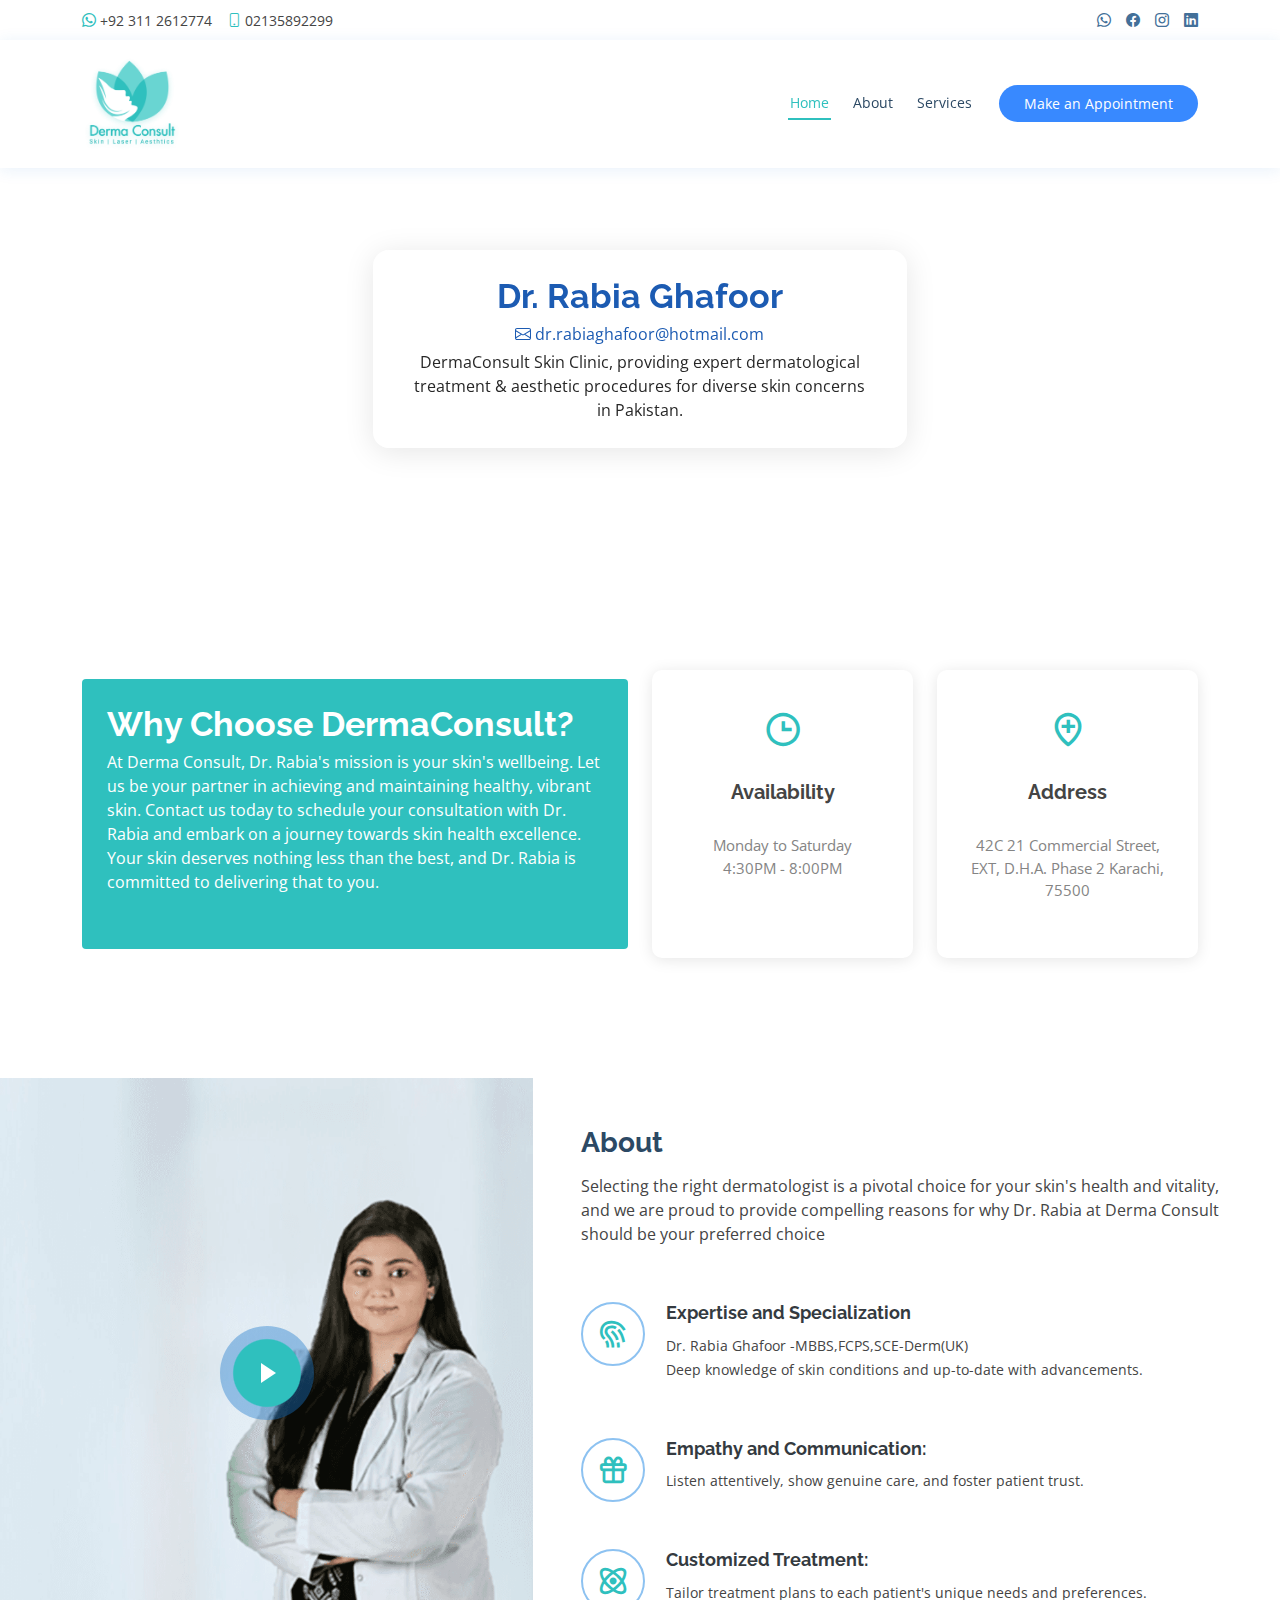
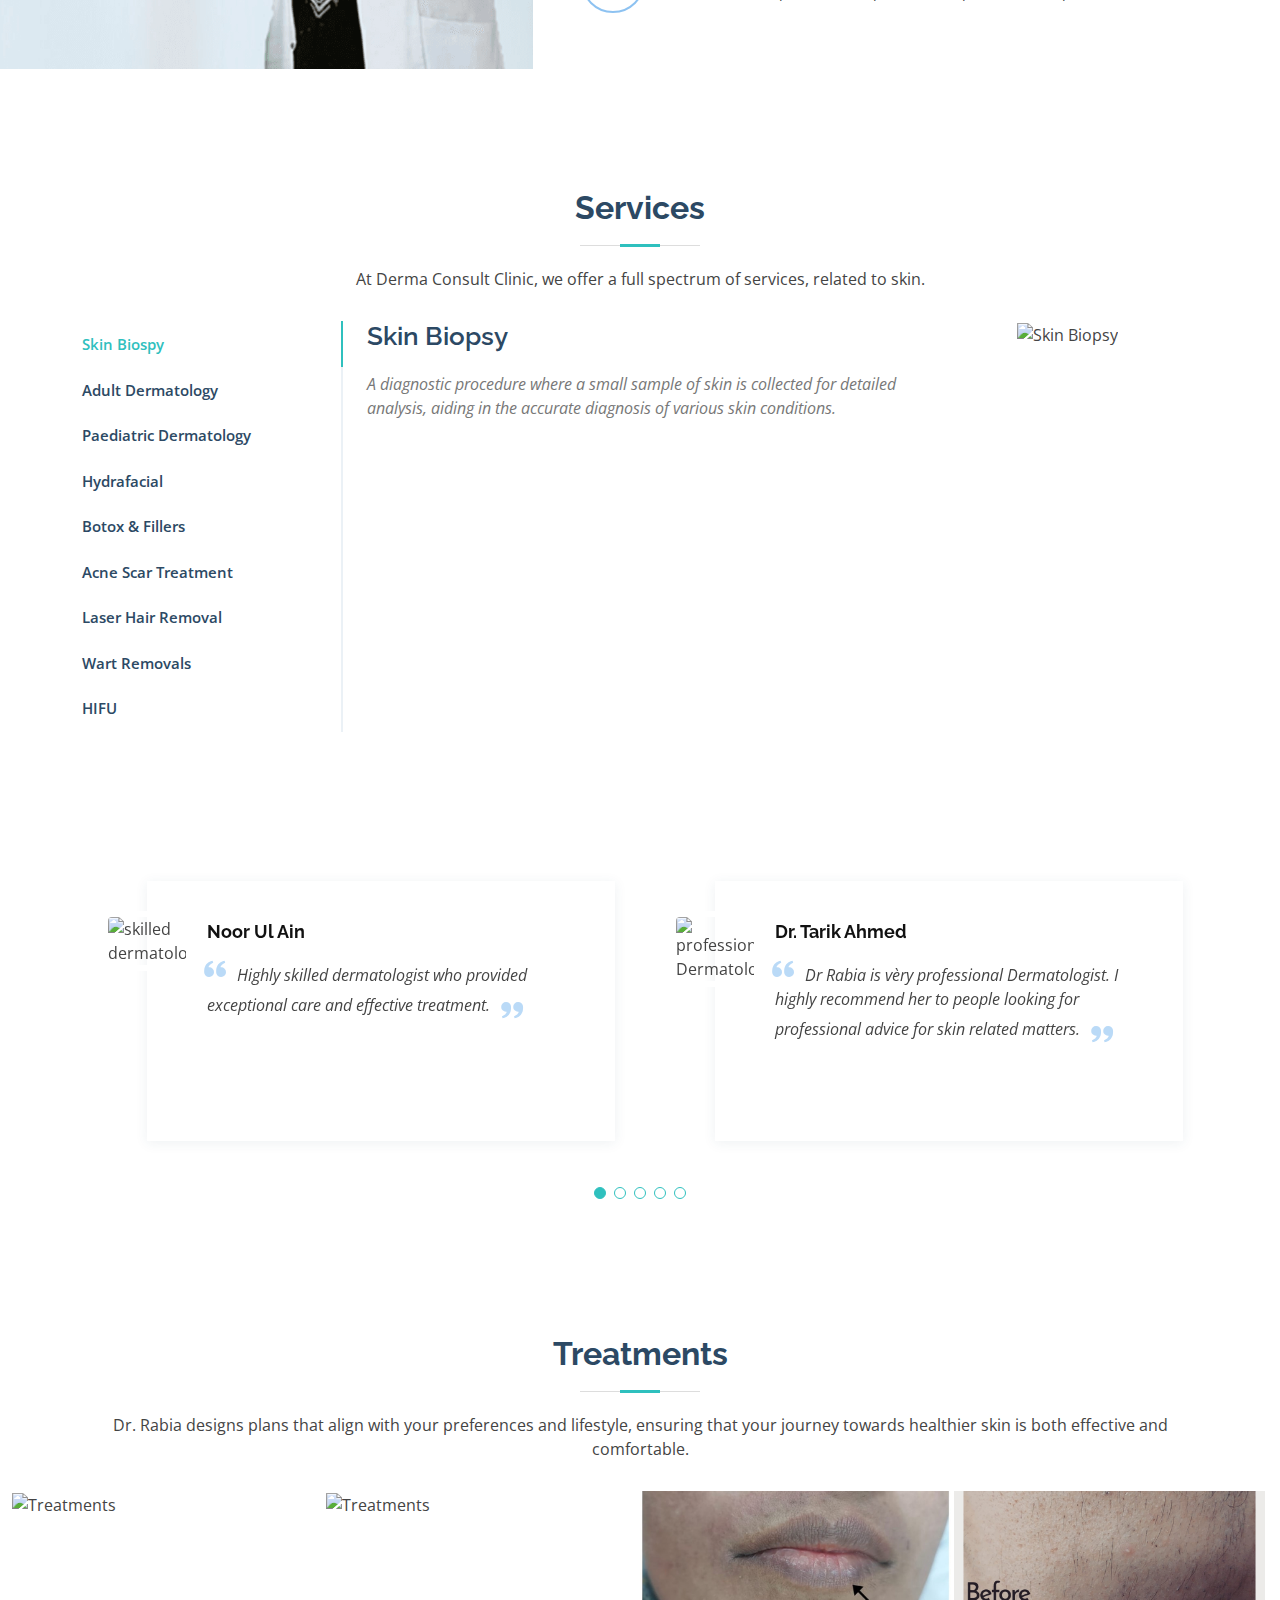
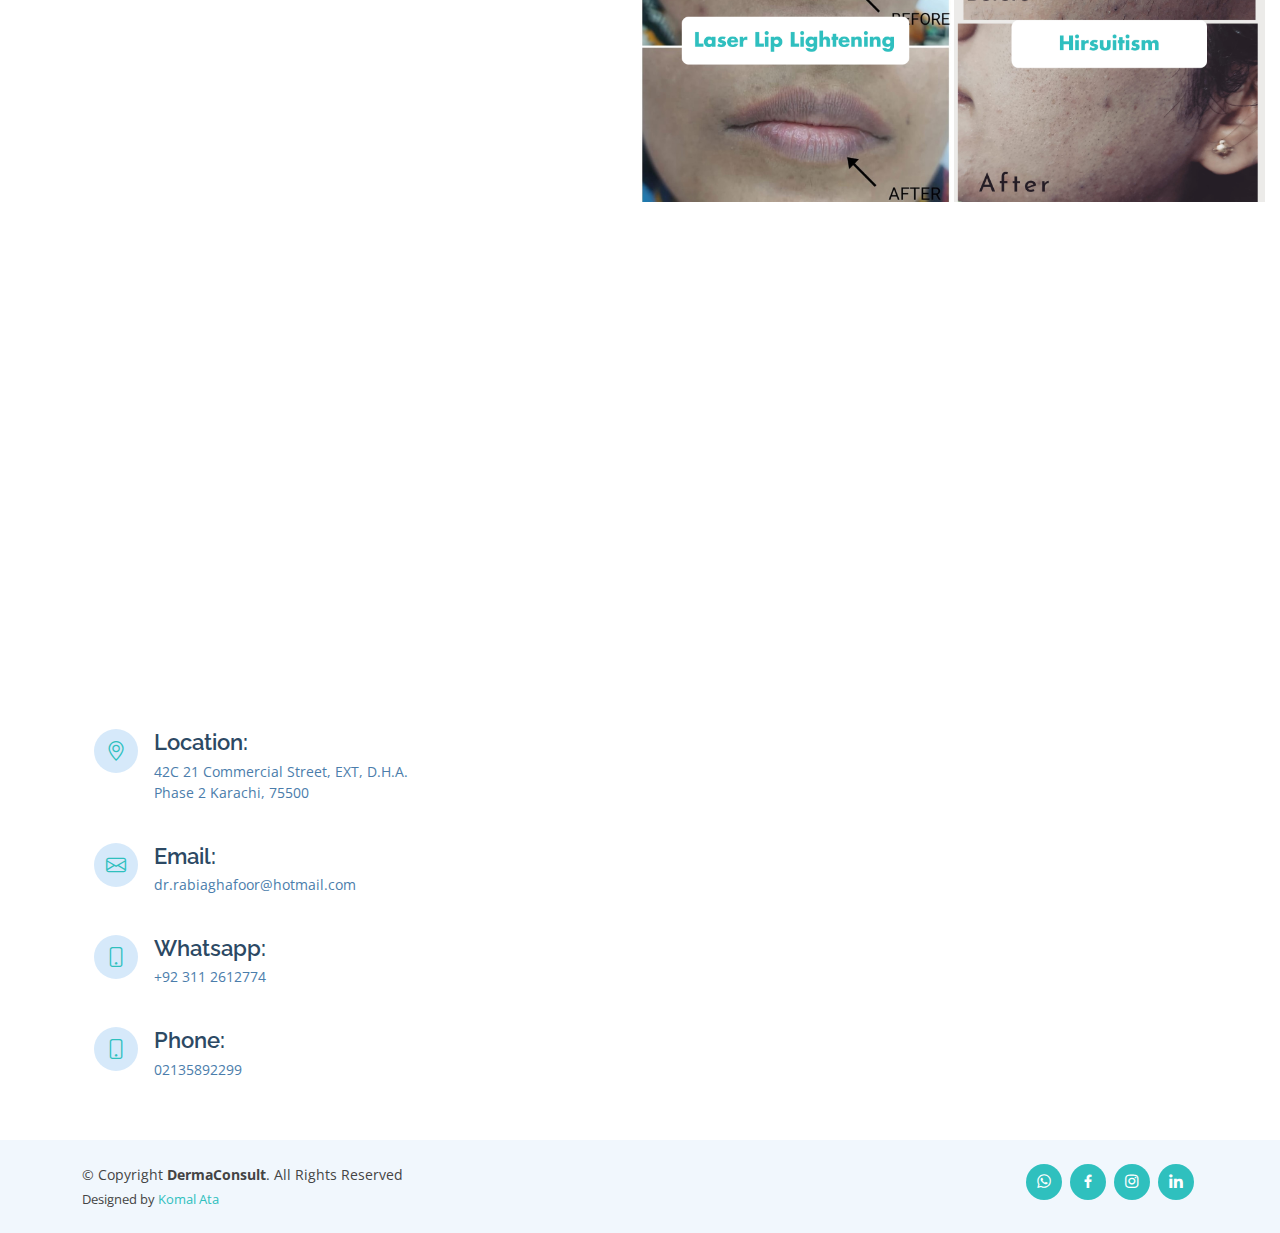
==== commit 292e187e: "alt data added" ====
--- a/index.html
+++ b/index.html
@@ -5,10 +5,11 @@
   <meta charset="utf-8">
   <meta content="width=device-width, initial-scale=1.0" name="viewport">
   <meta name="google-site-verification" content="Kv4Qv86WrVFW4WleBUkdHP-3222_uR3ESCjwUj2ZRJM" />
-  <title>DermaConsult</title>
-  <meta content="Dr.Rabia Ghafoor is a highly qualified and experienced Consultant Dermatologist of Pakistan." name="description">
-  <meta content="Aesthetics,
-  Skin care, Dermatologist, Rabia Ghafoor, Karachi, Dermatologist in Karachi, Best dermatologist, derma consultant, Dr, Doctor, Pakistan" name="keywords">
+<title>DermaConsult By Rabia - Expert Dermatology Services</title>
+  
+<meta content="Discover expert dermatology services by Dr. Rabia Ghafoor, a highly qualified and experienced Consultant Dermatologist in Pakistan. Offering advanced treatments for various skin conditions. Schedule your consultation today." name="description">
+ <meta content="Dermatologist, Skin Care, Aesthetics, Dermatology Services, Karachi, Pakistan, Dr. Rabia Ghafoor, Skin Clinic, Hydrafacial" name="keywords">
+
   <script src="https://code.jquery.com/jquery-3.6.0.min.js"></script>
   <script>
       // JavaScript code to enhance functionality
@@ -466,7 +467,7 @@
                     </p>
                   </div>
                   <div class="col-lg-4 text-center order-1 order-lg-2">
-                    <img src="https://media.istockphoto.com/id/1326946330/vector/skin-biopsy-punch-biopsy-take-skin-sample.jpg?s=612x612&w=0&k=20&c=GqnnSNQEwkCrvCp0b2-IMcZoVmdGVSPTPMpV-CSfZcc=" alt="" class="img-fluid">
+                    <img src="https://media.istockphoto.com/id/1326946330/vector/skin-biopsy-punch-biopsy-take-skin-sample.jpg?s=612x612&w=0&k=20&c=GqnnSNQEwkCrvCp0b2-IMcZoVmdGVSPTPMpV-CSfZcc=" alt="Skin Biopsy" class="img-fluid">
                   </div>
                 </div>
               </div>
@@ -479,7 +480,7 @@
                     </p>
                   </div>
                   <div class="col-lg-4 text-center order-1 order-lg-2">
-                    <img src="https://www.gph.ae/images/department/1000/dermatology-and-skin-care-department-1624776232.jpg.jpg" alt="" class="img-fluid">
+                    <img src="https://www.gph.ae/images/department/1000/dermatology-and-skin-care-department-1624776232.jpg.jpg" alt="Adult Dermatology" class="img-fluid">
                   </div>
                 </div>
               </div>
@@ -491,7 +492,7 @@
                     </p>
                   </div>
                   <div class="col-lg-4 text-center order-1 order-lg-2">
-                    <img src="[data-uri]" alt="" class="img-fluid">
+                    <img src="[data-uri]" alt="Paediatric Dermatology" class="img-fluid">
                   </div>
                 </div>
               </div>
@@ -503,7 +504,7 @@
                     <p class="fst-italic">A non-invasive skincare treatment that combines cleansing, exfoliation, extraction, hydration, and antioxidant infusion to rejuvenate and nourish the skin, leaving it radiant and refreshed.</p>
                   </div>
                   <div class="col-lg-4 text-center order-1 order-lg-2">
-                    <img src="https://images.everydayhealth.com/images/what-is-a-hydrafacial-722x406.jpg" alt="" class="img-fluid">
+                    <img src="https://images.everydayhealth.com/images/what-is-a-hydrafacial-722x406.jpg" alt="Hydrafacial" class="img-fluid">
                   </div>
                 </div>
               </div>
@@ -516,7 +517,7 @@
                     </p>
                   </div>
                   <div class="col-lg-4 text-center order-1 order-lg-2">
-                    <img src="[data-uri]" alt="" class="img-fluid">
+                    <img src="[data-uri]" alt="Botox & Fillers" class="img-fluid">
                   </div>
                 </div>
               </div>
@@ -529,7 +530,7 @@
                     </p>
                   </div>
                   <div class="col-lg-4 text-center order-1 order-lg-2">
-                    <img src="https://www.thedermspecs.com/wp-content/uploads/2017/05/Acne.jpg" alt="" class="img-fluid">
+                    <img src="https://www.thedermspecs.com/wp-content/uploads/2017/05/Acne.jpg" alt="Acne Scar Treatment" class="img-fluid">
                   </div>
                 </div>
               </div>
@@ -542,7 +543,7 @@
                     </p>
                   </div>
                   <div class="col-lg-4 text-center order-1 order-lg-2">
-                    <img src="https://images.squarespace-cdn.com/content/v1/5cdb875dfb22a539095ca9e5/1576117402917-V2JOE0IT8YTRN0UQSQS6/Laser+Hair+Removal+Sydney+Dermatology.jpg"class="img-fluid">
+                    <img src="https://images.squarespace-cdn.com/content/v1/5cdb875dfb22a539095ca9e5/1576117402917-V2JOE0IT8YTRN0UQSQS6/Laser+Hair+Removal+Sydney+Dermatology.jpg" class="img-fluid" alt="Laser Hair Removal">
                   </div>
                 </div>
               </div>
@@ -555,7 +556,7 @@
                     </p>
                   </div>
                   <div class="col-lg-4 text-center order-1 order-lg-2">
-                    <img src="https://www.manhattandermatologistsnyc.com/wp-content/uploads/2016/12/Wart-Removal-Dermatologist-NYC.jpg" alt="" class="img-fluid">
+                    <img src="https://www.manhattandermatologistsnyc.com/wp-content/uploads/2016/12/Wart-Removal-Dermatologist-NYC.jpg" alt="Wart Removals" class="img-fluid">
                   </div>
                 </div>
               </div>
@@ -569,7 +570,7 @@
                       An advanced non-surgical treatment that uses focused ultrasound energy to stimulate collagen production and tighten skin, resulting in a lifted and rejuvenated appearance.
                   </div>
                   <div class="col-lg-4 text-center order-1 order-lg-2">
-                    <img src="[data-uri]" class="img-fluid">
+                    <img src="[data-uri]" class="img-fluid" alt="HIFU">
                   </div>
                 </div>
               </div>
@@ -739,7 +740,7 @@
             <div class="swiper-slide">
               <div class="testimonial-wrap">
                 <div class="testimonial-item">
-                  <img src="https://scontent.fkhi2-2.fna.fbcdn.net/v/t1.18169-9/21751917_10214344846153106_6166862917786883956_n.jpg?_nc_cat=100&ccb=1-7&_nc_sid=174925&_nc_eui2=AeGl8-OshoX1fON65W5KC3kknhBrImU_wOqeEGsiZT_A6oydG2m2JVeAxvEdDsMFJRdBWOaSvYJYpvMxqD15IctM&_nc_ohc=Xi7zW7LDmOkAX9snTgX&_nc_ht=scontent.fkhi2-2.fna&oh=00_AfAzcjQjQk2Sl_xFe6ErM4v80GiyFyc0GbSpbh-1OzcGRw&oe=650D896F" class="testimonial-img" alt="">
+                  <img src="https://scontent.fkhi2-2.fna.fbcdn.net/v/t1.18169-9/21751917_10214344846153106_6166862917786883956_n.jpg?_nc_cat=100&ccb=1-7&_nc_sid=174925&_nc_eui2=AeGl8-OshoX1fON65W5KC3kknhBrImU_wOqeEGsiZT_A6oydG2m2JVeAxvEdDsMFJRdBWOaSvYJYpvMxqD15IctM&_nc_ohc=Xi7zW7LDmOkAX9snTgX&_nc_ht=scontent.fkhi2-2.fna&oh=00_AfAzcjQjQk2Sl_xFe6ErM4v80GiyFyc0GbSpbh-1OzcGRw&oe=650D896F" class="testimonial-img" alt="skilled dermatologist">
                   <h3>Noor Ul Ain             </h3>
                   <!-- <h4>Ceo &amp; Founder</h4> -->
                   <p>
@@ -754,7 +755,7 @@
             <div class="swiper-slide">
               <div class="testimonial-wrap">
                 <div class="testimonial-item">
-                  <img src="https://scontent.fkhi2-2.fna.fbcdn.net/v/t39.30808-1/350126369_207179992248462_5420208806092158440_n.jpg?stp=dst-jpg_s200x200&_nc_cat=108&ccb=1-7&_nc_sid=7206a8&_nc_eui2=AeFN7YcnX6SbEOsGYWrehzRjSguP4RAz4sJKC4_hEDPiwsMLPK03_DXg42H9JB-AcjgQdnxXYfOf3QxG1kQgjqVd&_nc_ohc=DpXlTD5SzeoAX-94j6F&_nc_ht=scontent.fkhi2-2.fna&oh=00_AfCEJSRDQXiUiMUEIqRJqdBTkTObnhFFEp6W1HqT22IfBw&oe=64EAFF86" class="testimonial-img" alt="">
+                  <img src="https://scontent.fkhi2-2.fna.fbcdn.net/v/t39.30808-1/350126369_207179992248462_5420208806092158440_n.jpg?stp=dst-jpg_s200x200&_nc_cat=108&ccb=1-7&_nc_sid=7206a8&_nc_eui2=AeFN7YcnX6SbEOsGYWrehzRjSguP4RAz4sJKC4_hEDPiwsMLPK03_DXg42H9JB-AcjgQdnxXYfOf3QxG1kQgjqVd&_nc_ohc=DpXlTD5SzeoAX-94j6F&_nc_ht=scontent.fkhi2-2.fna&oh=00_AfCEJSRDQXiUiMUEIqRJqdBTkTObnhFFEp6W1HqT22IfBw&oe=64EAFF86" class="testimonial-img" alt="professional Dermatologist">
                   <h3>Dr. Tarik Ahmed                  </h3>
                   <!-- <h4>Ceo &amp; Founder</h4> -->
                   <p>
@@ -768,7 +769,7 @@
             <div class="swiper-slide">
               <div class="testimonial-wrap">
                 <div class="testimonial-item">
-                  <img src="https://scontent.fkhi2-2.fna.fbcdn.net/v/t1.18169-9/17498403_10212592733391382_5231681602468609306_n.jpg?_nc_cat=101&ccb=1-7&_nc_sid=174925&_nc_eui2=AeGMTSZcpJTXBJ0zQ74l-VUv2PsYbo4QTnfY-xhujhBOdxjoJ8k-dGYOtUaCOkI6H3NrV8SBCduPvDyB0PBiZv7y&_nc_ohc=_KQRqYZ-VeQAX9YiEwn&_nc_ht=scontent.fkhi2-2.fna&oh=00_AfBVA6aoSh13b-3bGNsjYAlJS488MiXPwGR2fIhGBGQ0yA&oe=650D89FF" class="testimonial-img" alt="">
+                  <img src="https://scontent.fkhi2-2.fna.fbcdn.net/v/t1.18169-9/17498403_10212592733391382_5231681602468609306_n.jpg?_nc_cat=101&ccb=1-7&_nc_sid=174925&_nc_eui2=AeGMTSZcpJTXBJ0zQ74l-VUv2PsYbo4QTnfY-xhujhBOdxjoJ8k-dGYOtUaCOkI6H3NrV8SBCduPvDyB0PBiZv7y&_nc_ohc=_KQRqYZ-VeQAX9YiEwn&_nc_ht=scontent.fkhi2-2.fna&oh=00_AfBVA6aoSh13b-3bGNsjYAlJS488MiXPwGR2fIhGBGQ0yA&oe=650D89FF" class="testimonial-img" alt="good dermatologist">
                   <h3>Dr. Kinza Khalid</h3>
                   <!-- <h4>Designer</h4> -->
                   <p>
@@ -784,7 +785,7 @@
             <div class="swiper-slide">
               <div class="testimonial-wrap">
                 <div class="testimonial-item">
-                  <img src="https://scontent.fkhi2-2.fna.fbcdn.net/v/t1.6435-1/128410288_3681496491913147_8291397589643298723_n.jpg?stp=dst-jpg_p320x320&_nc_cat=108&ccb=1-7&_nc_sid=2b6aad&_nc_eui2=AeEClCHZ5ScXC0BhKSMfV9FWLtf9GUD3DOsu1_0ZQPcM69sgOi6es3_Q3KrCUbMK5nOx0XS39QGkL0sgDL-_ZyuH&_nc_ohc=3zLaXZw9-1EAX_yORAG&_nc_ht=scontent.fkhi2-2.fna&oh=00_AfBBht8uZW_-BnInyvFNYJwTd8xcgZyCO_MvZfghnIfNug&oe=650173EC" class="testimonial-img" alt="">
+                  <img src="https://scontent.fkhi2-2.fna.fbcdn.net/v/t1.6435-1/128410288_3681496491913147_8291397589643298723_n.jpg?stp=dst-jpg_p320x320&_nc_cat=108&ccb=1-7&_nc_sid=2b6aad&_nc_eui2=AeEClCHZ5ScXC0BhKSMfV9FWLtf9GUD3DOsu1_0ZQPcM69sgOi6es3_Q3KrCUbMK5nOx0XS39QGkL0sgDL-_ZyuH&_nc_ohc=3zLaXZw9-1EAX_yORAG&_nc_ht=scontent.fkhi2-2.fna&oh=00_AfBBht8uZW_-BnInyvFNYJwTd8xcgZyCO_MvZfghnIfNug&oe=650173EC" class="testimonial-img" alt="very professional">
                   <h3>Komal Ata</h3>
                   <!-- <h4>Store Owner</h4> -->
                   <p>
@@ -799,7 +800,7 @@
             <div class="swiper-slide">
               <div class="testimonial-wrap">
                 <div class="testimonial-item">
-                  <img src="https://scontent.fkhi2-2.fna.fbcdn.net/v/t1.18169-9/10980755_446860675480719_757490253086238364_n.jpg?_nc_cat=105&ccb=1-7&_nc_sid=09cbfe&_nc_eui2=AeFIbCW2PX-ydJWwatIRwxyYBGQ4r0xHQ5kEZDivTEdDmQsxgCOc4l1A4_C0kUeHn9MeukNDaslQ3cQvBnc48RPW&_nc_ohc=sxNtouKTmYMAX8wIlvg&_nc_ht=scontent.fkhi2-2.fna&oh=00_AfAJ_eXuk-rQV_3W944k_fHbZ4zcrzq_ORn71lIkYZOHzg&oe=650DB241" class="testimonial-img" alt="">
+                  <img src="https://scontent.fkhi2-2.fna.fbcdn.net/v/t1.18169-9/10980755_446860675480719_757490253086238364_n.jpg?_nc_cat=105&ccb=1-7&_nc_sid=09cbfe&_nc_eui2=AeFIbCW2PX-ydJWwatIRwxyYBGQ4r0xHQ5kEZDivTEdDmQsxgCOc4l1A4_C0kUeHn9MeukNDaslQ3cQvBnc48RPW&_nc_ohc=sxNtouKTmYMAX8wIlvg&_nc_ht=scontent.fkhi2-2.fna&oh=00_AfAJ_eXuk-rQV_3W944k_fHbZ4zcrzq_ORn71lIkYZOHzg&oe=650DB241" class="testimonial-img" alt="Experienced dermatologist">
                   <h3>Dr. Hadiya</h3>
                   <p>
                     <i class="bx bxs-quote-alt-left quote-icon-left"></i>
@@ -850,7 +851,7 @@
             <div class="gallery-item">
 
               <div class="image-container">
-                <img id="zoomedImage" src="assets/img/gallery/Group 108.jpg" alt="Zoomable Image">
+                <img id="zoomedImage" src="assets/img/gallery/Group 108.jpg" alt="Treatments">
             </div>
             </div>
           </div>
@@ -860,7 +861,7 @@
            
 
               <div class="image-container">
-                <img id="zoomedImage" src="assets/img/gallery/hair.jpg" alt="Zoomable Image">
+                <img id="zoomedImage" src="assets/img/gallery/hair.jpg" alt="Treatments">
             </div>
             </div>
           </div>
@@ -869,7 +870,7 @@
             <div class="gallery-item">
      
               <div class="image-container">
-                <img id="zoomedImage" src="assets/img/gallery/lip.jpg" alt="Zoomable Image">
+                <img id="zoomedImage" src="assets/img/gallery/lip.jpg" alt="Treatments">
             </div>
             </div>
           </div>
@@ -878,7 +879,7 @@
             <div class="gallery-item">
         
               <div class="image-container">
-                <img id="zoomedImage" src="assets/img/gallery/hir.jpg" alt="Zoomable Image">
+                <img id="zoomedImage" src="assets/img/gallery/hir.jpg" alt="Treatments">
             </div>
             </div>
           </div>
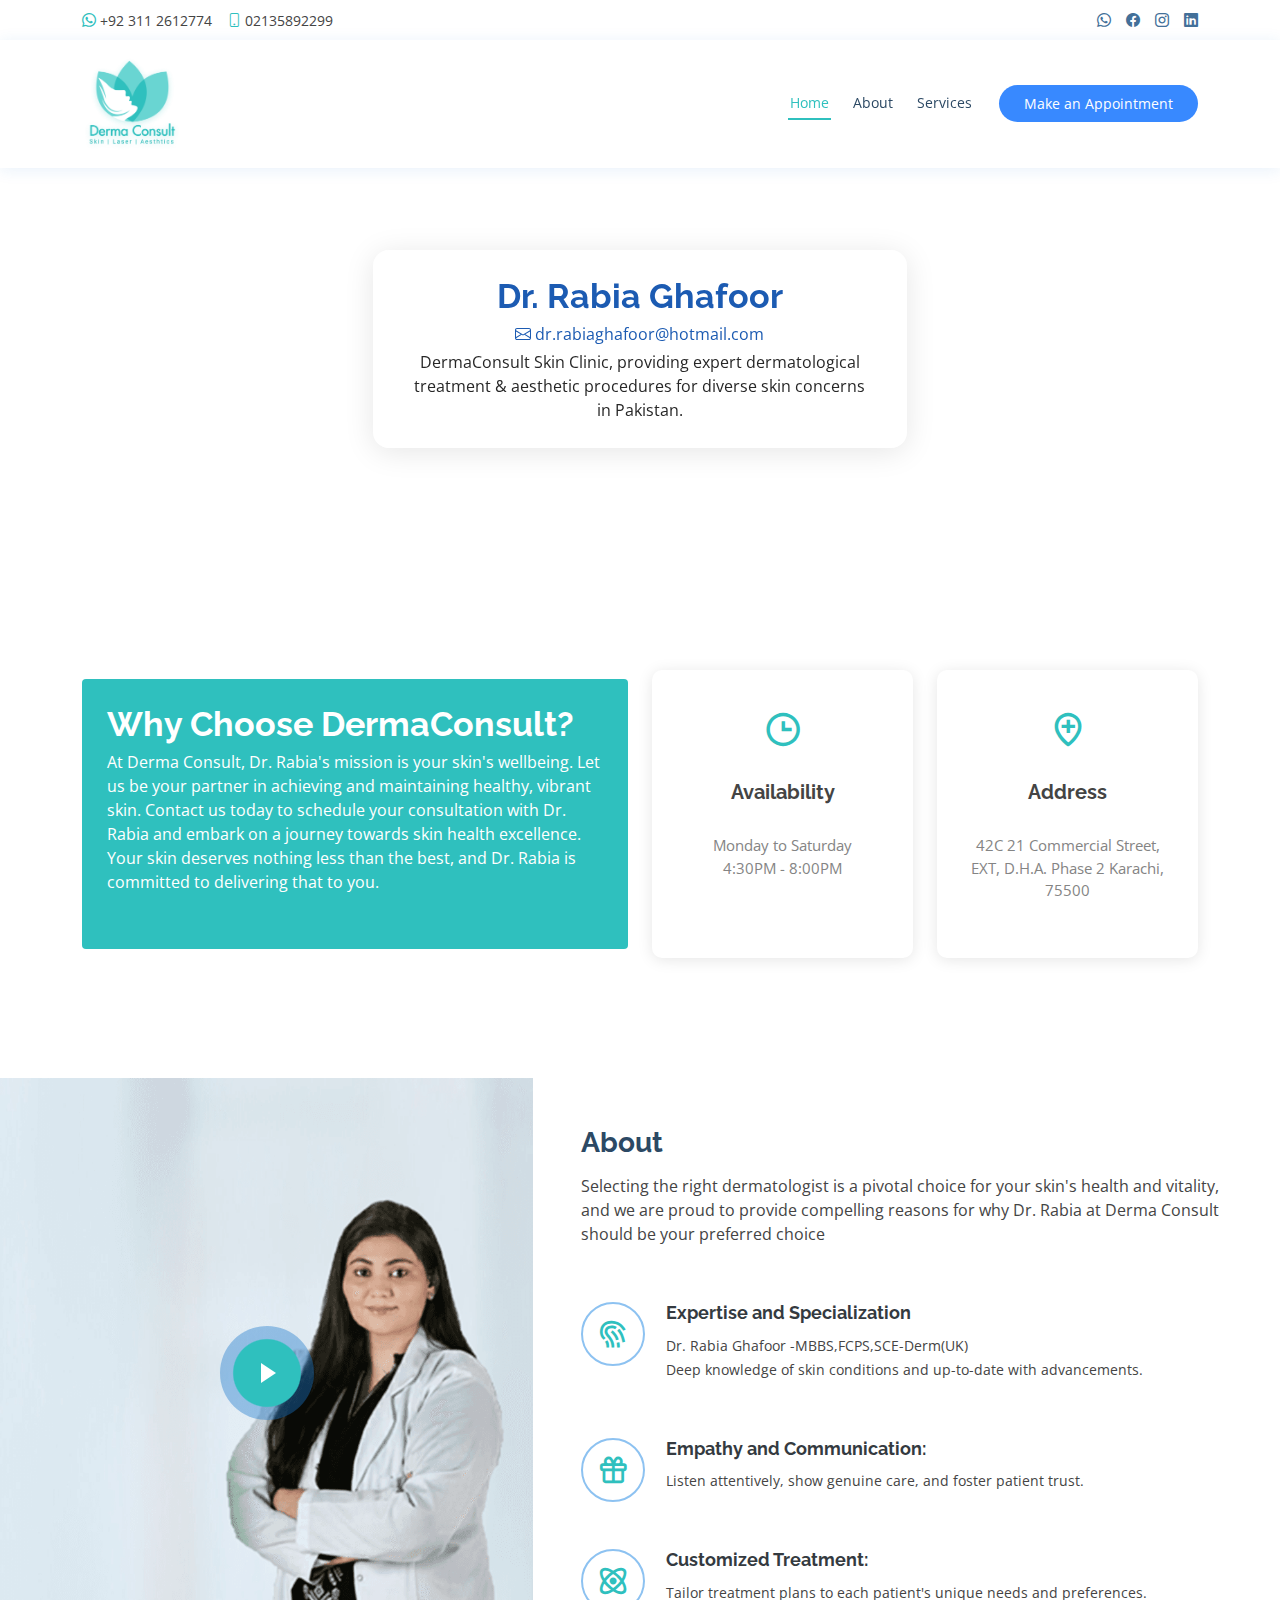
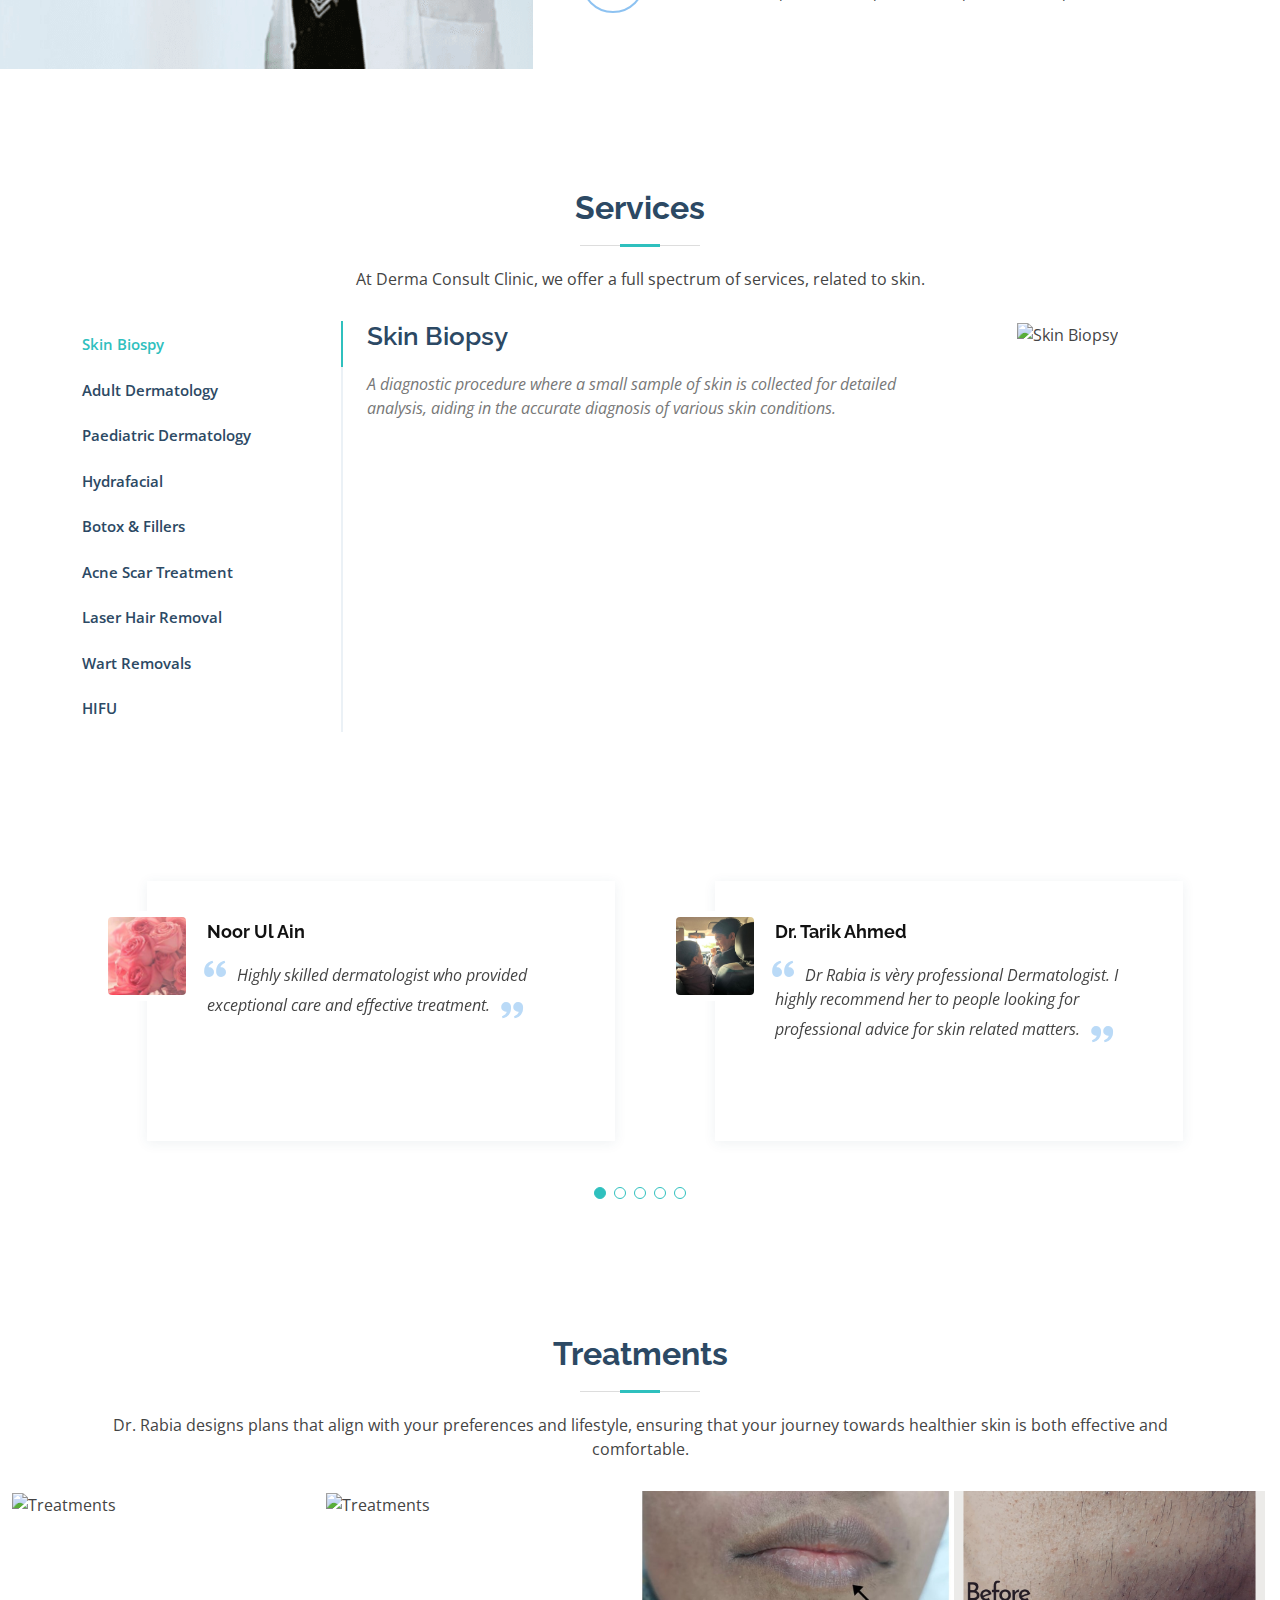
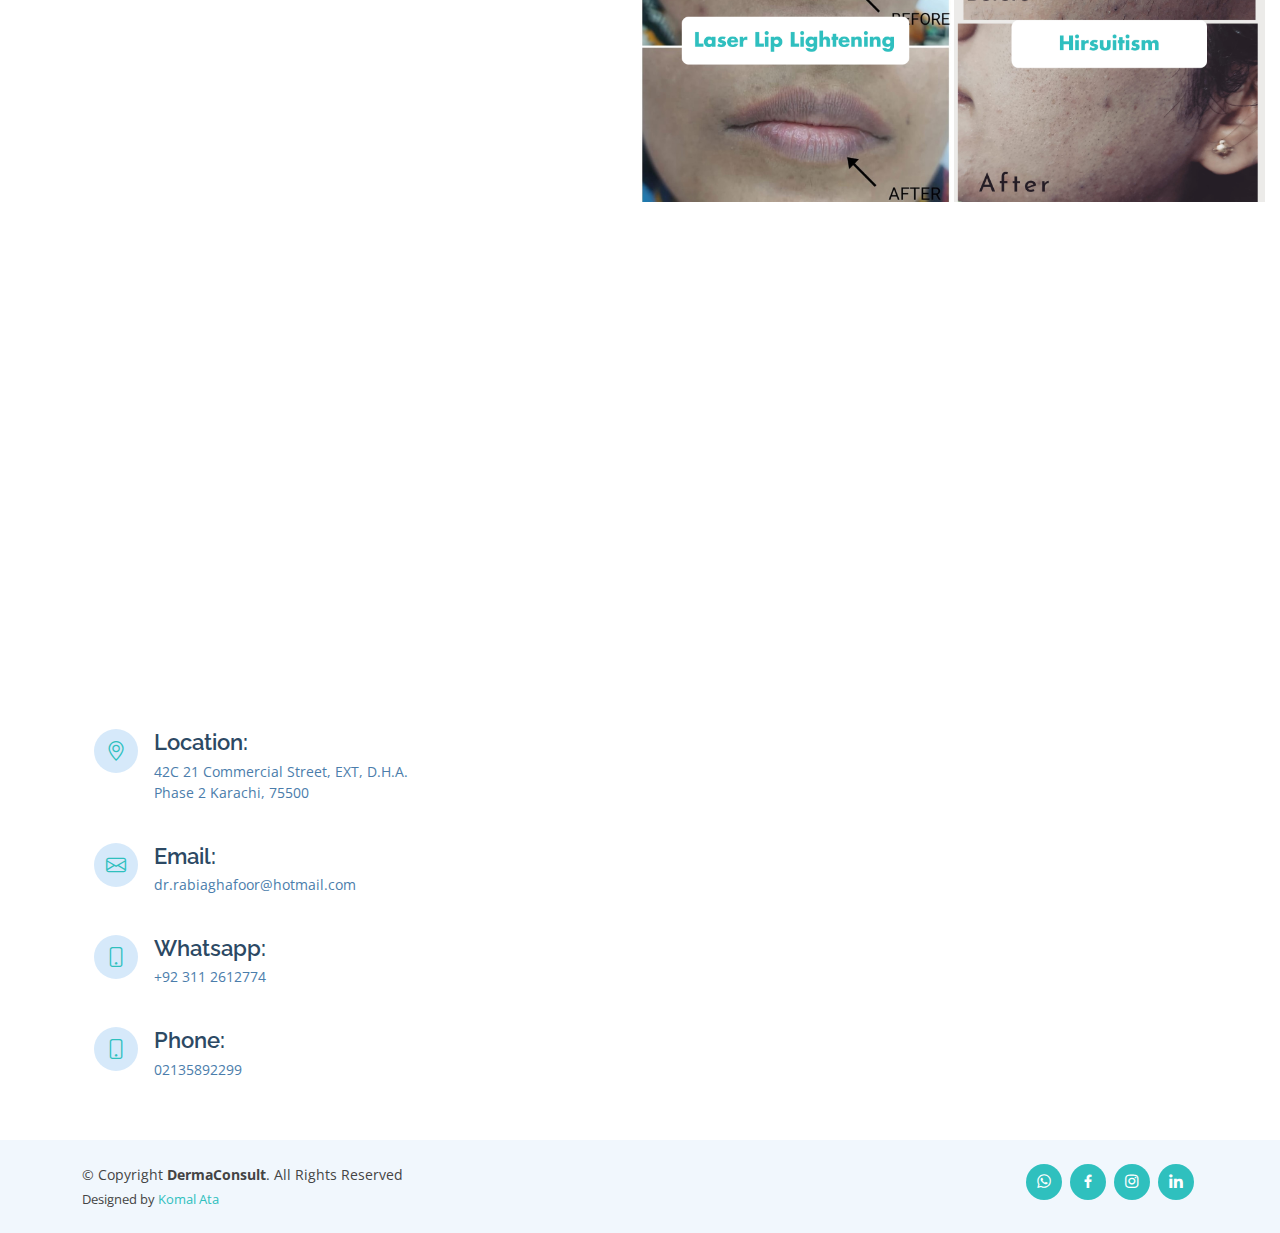
==== commit 144ece6b: "picture uploaded" ====
--- a/index.html
+++ b/index.html
@@ -5,6 +5,25 @@
   <meta charset="utf-8">
   <meta content="width=device-width, initial-scale=1.0" name="viewport">
   <meta name="google-site-verification" content="Kv4Qv86WrVFW4WleBUkdHP-3222_uR3ESCjwUj2ZRJM" />
+  <link rel="icon" type="image/png" href="./assets/img/favicon.png">
+  <!-- Google tag (gtag.js) -->
+<script async src="https://www.googletagmanager.com/gtag/js?id=UA-214784173-1">
+</script>
+<script>
+  window.dataLayer = window.dataLayer || [];
+  function gtag(){dataLayer.push(arguments);}
+  gtag('js', new Date());
+
+  gtag('config', 'UA-214784173-1');
+</script>
+  <script type="application/ld+json">
+    {
+      <!-- "@context": "http://schema.org", -->
+      "@type": "Organization",
+      "url": "http://www.dermaconsult.online.com",
+      "logo": "./assets/img/favicon.png"
+    }
+    </script>
 <title>DermaConsult By Rabia - Expert Dermatology Services</title>
   
 <meta content="Discover expert dermatology services by Dr. Rabia Ghafoor, a highly qualified and experienced Consultant Dermatologist in Pakistan. Offering advanced treatments for various skin conditions. Schedule your consultation today." name="description">
@@ -76,8 +95,8 @@
   <header id="header" class="fixed-top">
     <div class="container d-flex align-items-center">
 
-      <h1 class="logo me-auto"><a href="index.html">
-        <img src="./assets/img/Derma-Consult.png" width="100" height="auto"/>
+      <h1 class="logo me-auto" id="logo"><a href="index.html">
+        <img src="./assets/img/Derma-Consult.png" width="100" height="auto"  alt="Dermaconsult Logo"/>
       </a></h1>
       <!-- Uncomment below if you prefer to use an image logo -->
       <!-- <a href="index.html" class="logo me-auto"><img src="assets/img/logo.png" alt="" class="img-fluid"></a>-->
@@ -740,7 +759,7 @@
             <div class="swiper-slide">
               <div class="testimonial-wrap">
                 <div class="testimonial-item">
-                  <img src="https://scontent.fkhi2-2.fna.fbcdn.net/v/t1.18169-9/21751917_10214344846153106_6166862917786883956_n.jpg?_nc_cat=100&ccb=1-7&_nc_sid=174925&_nc_eui2=AeGl8-OshoX1fON65W5KC3kknhBrImU_wOqeEGsiZT_A6oydG2m2JVeAxvEdDsMFJRdBWOaSvYJYpvMxqD15IctM&_nc_ohc=Xi7zW7LDmOkAX9snTgX&_nc_ht=scontent.fkhi2-2.fna&oh=00_AfAzcjQjQk2Sl_xFe6ErM4v80GiyFyc0GbSpbh-1OzcGRw&oe=650D896F" class="testimonial-img" alt="skilled dermatologist">
+                  <img src="./assets/img/noor.jpg" class="testimonial-img" alt="skilled dermatologist">
                   <h3>Noor Ul Ain             </h3>
                   <!-- <h4>Ceo &amp; Founder</h4> -->
                   <p>
@@ -755,7 +774,7 @@
             <div class="swiper-slide">
               <div class="testimonial-wrap">
                 <div class="testimonial-item">
-                  <img src="https://scontent.fkhi2-2.fna.fbcdn.net/v/t39.30808-1/350126369_207179992248462_5420208806092158440_n.jpg?stp=dst-jpg_s200x200&_nc_cat=108&ccb=1-7&_nc_sid=7206a8&_nc_eui2=AeFN7YcnX6SbEOsGYWrehzRjSguP4RAz4sJKC4_hEDPiwsMLPK03_DXg42H9JB-AcjgQdnxXYfOf3QxG1kQgjqVd&_nc_ohc=DpXlTD5SzeoAX-94j6F&_nc_ht=scontent.fkhi2-2.fna&oh=00_AfCEJSRDQXiUiMUEIqRJqdBTkTObnhFFEp6W1HqT22IfBw&oe=64EAFF86" class="testimonial-img" alt="professional Dermatologist">
+                  <img src="./assets/img/tariq.jpg" class="testimonial-img" alt="professional Dermatologist">
                   <h3>Dr. Tarik Ahmed                  </h3>
                   <!-- <h4>Ceo &amp; Founder</h4> -->
                   <p>
@@ -769,7 +788,7 @@
             <div class="swiper-slide">
               <div class="testimonial-wrap">
                 <div class="testimonial-item">
-                  <img src="https://scontent.fkhi2-2.fna.fbcdn.net/v/t1.18169-9/17498403_10212592733391382_5231681602468609306_n.jpg?_nc_cat=101&ccb=1-7&_nc_sid=174925&_nc_eui2=AeGMTSZcpJTXBJ0zQ74l-VUv2PsYbo4QTnfY-xhujhBOdxjoJ8k-dGYOtUaCOkI6H3NrV8SBCduPvDyB0PBiZv7y&_nc_ohc=_KQRqYZ-VeQAX9YiEwn&_nc_ht=scontent.fkhi2-2.fna&oh=00_AfBVA6aoSh13b-3bGNsjYAlJS488MiXPwGR2fIhGBGQ0yA&oe=650D89FF" class="testimonial-img" alt="good dermatologist">
+                  <img src="./assets/img/kinza.jpg" class="testimonial-img" alt="good dermatologist">
                   <h3>Dr. Kinza Khalid</h3>
                   <!-- <h4>Designer</h4> -->
                   <p>
@@ -785,7 +804,7 @@
             <div class="swiper-slide">
               <div class="testimonial-wrap">
                 <div class="testimonial-item">
-                  <img src="https://scontent.fkhi2-2.fna.fbcdn.net/v/t1.6435-1/128410288_3681496491913147_8291397589643298723_n.jpg?stp=dst-jpg_p320x320&_nc_cat=108&ccb=1-7&_nc_sid=2b6aad&_nc_eui2=AeEClCHZ5ScXC0BhKSMfV9FWLtf9GUD3DOsu1_0ZQPcM69sgOi6es3_Q3KrCUbMK5nOx0XS39QGkL0sgDL-_ZyuH&_nc_ohc=3zLaXZw9-1EAX_yORAG&_nc_ht=scontent.fkhi2-2.fna&oh=00_AfBBht8uZW_-BnInyvFNYJwTd8xcgZyCO_MvZfghnIfNug&oe=650173EC" class="testimonial-img" alt="very professional">
+                  <img src="./assets/img/komal.jpg" class="testimonial-img" alt="very professional">
                   <h3>Komal Ata</h3>
                   <!-- <h4>Store Owner</h4> -->
                   <p>
@@ -800,7 +819,7 @@
             <div class="swiper-slide">
               <div class="testimonial-wrap">
                 <div class="testimonial-item">
-                  <img src="https://scontent.fkhi2-2.fna.fbcdn.net/v/t1.18169-9/10980755_446860675480719_757490253086238364_n.jpg?_nc_cat=105&ccb=1-7&_nc_sid=09cbfe&_nc_eui2=AeFIbCW2PX-ydJWwatIRwxyYBGQ4r0xHQ5kEZDivTEdDmQsxgCOc4l1A4_C0kUeHn9MeukNDaslQ3cQvBnc48RPW&_nc_ohc=sxNtouKTmYMAX8wIlvg&_nc_ht=scontent.fkhi2-2.fna&oh=00_AfAJ_eXuk-rQV_3W944k_fHbZ4zcrzq_ORn71lIkYZOHzg&oe=650DB241" class="testimonial-img" alt="Experienced dermatologist">
+                  <img src="./assets/img/hadiya.jpg" class="testimonial-img" alt="Experienced dermatologist">
                   <h3>Dr. Hadiya</h3>
                   <p>
                     <i class="bx bxs-quote-alt-left quote-icon-left"></i>
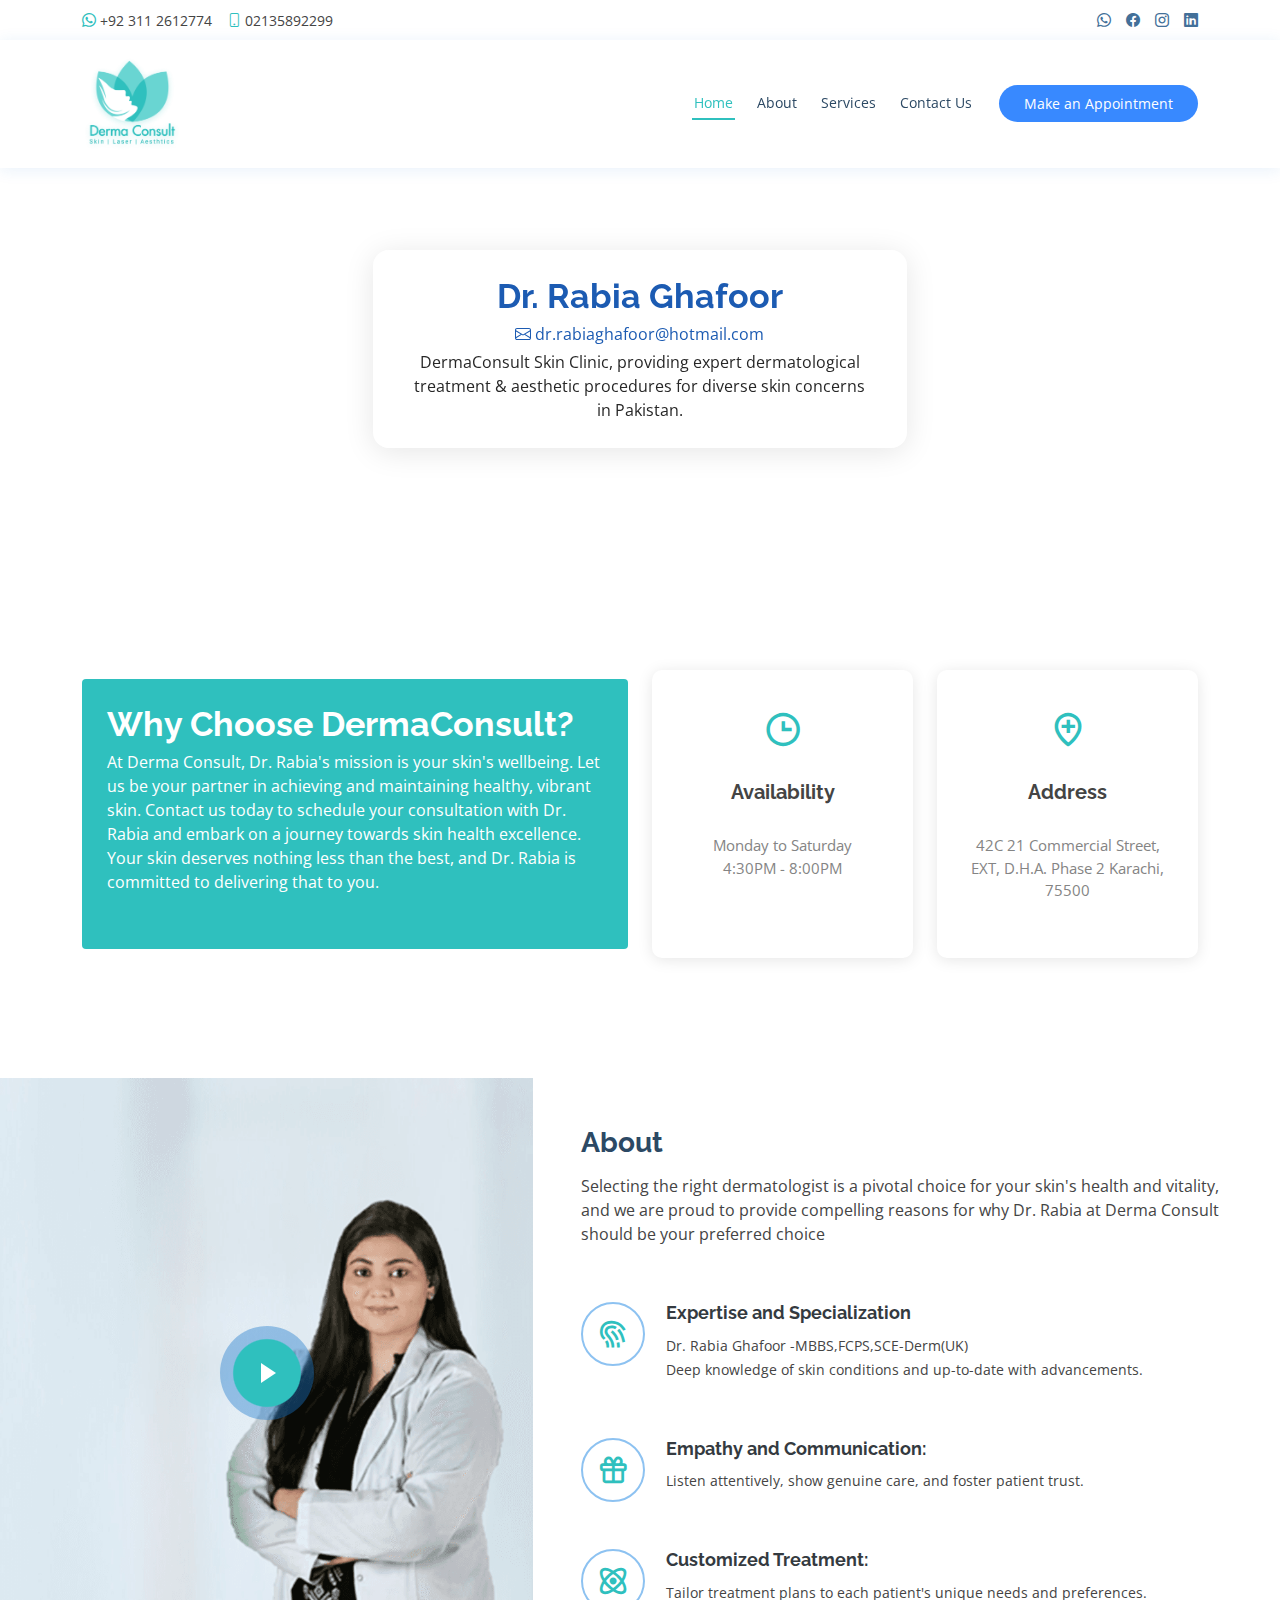
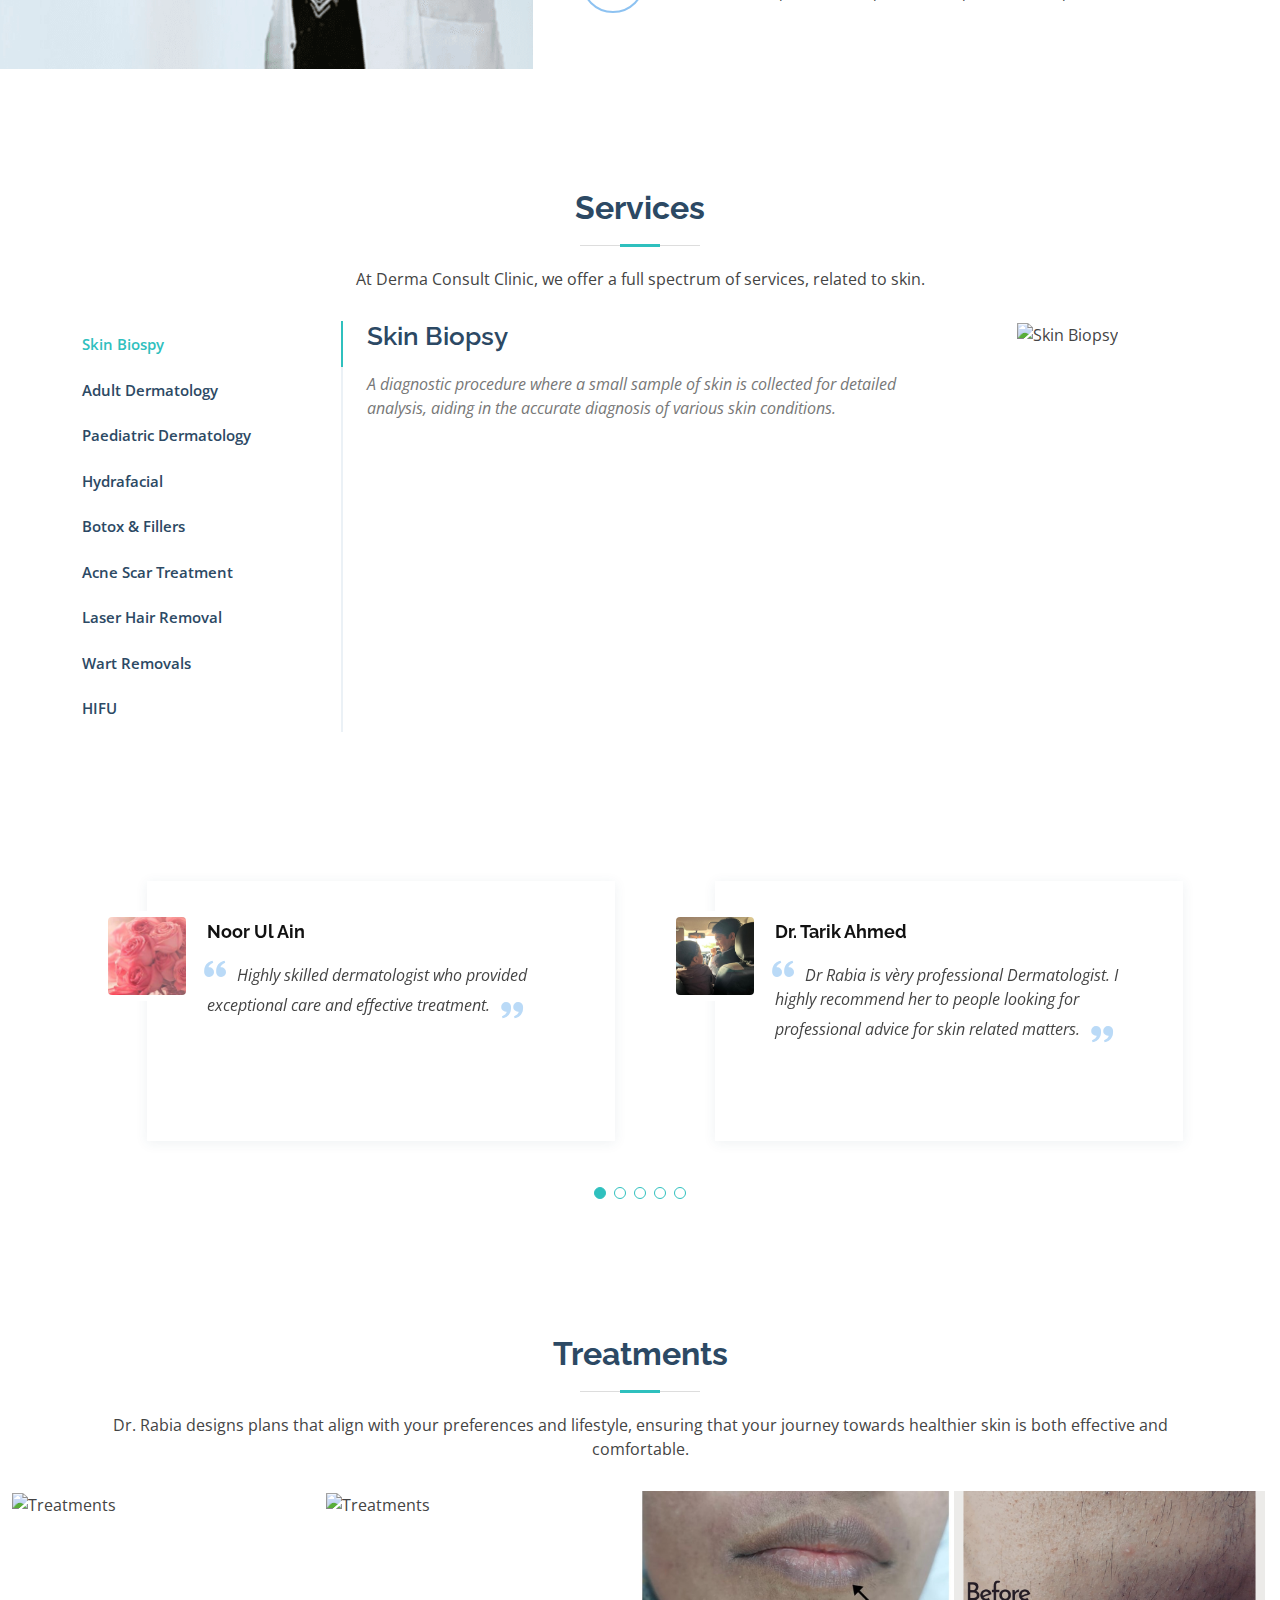
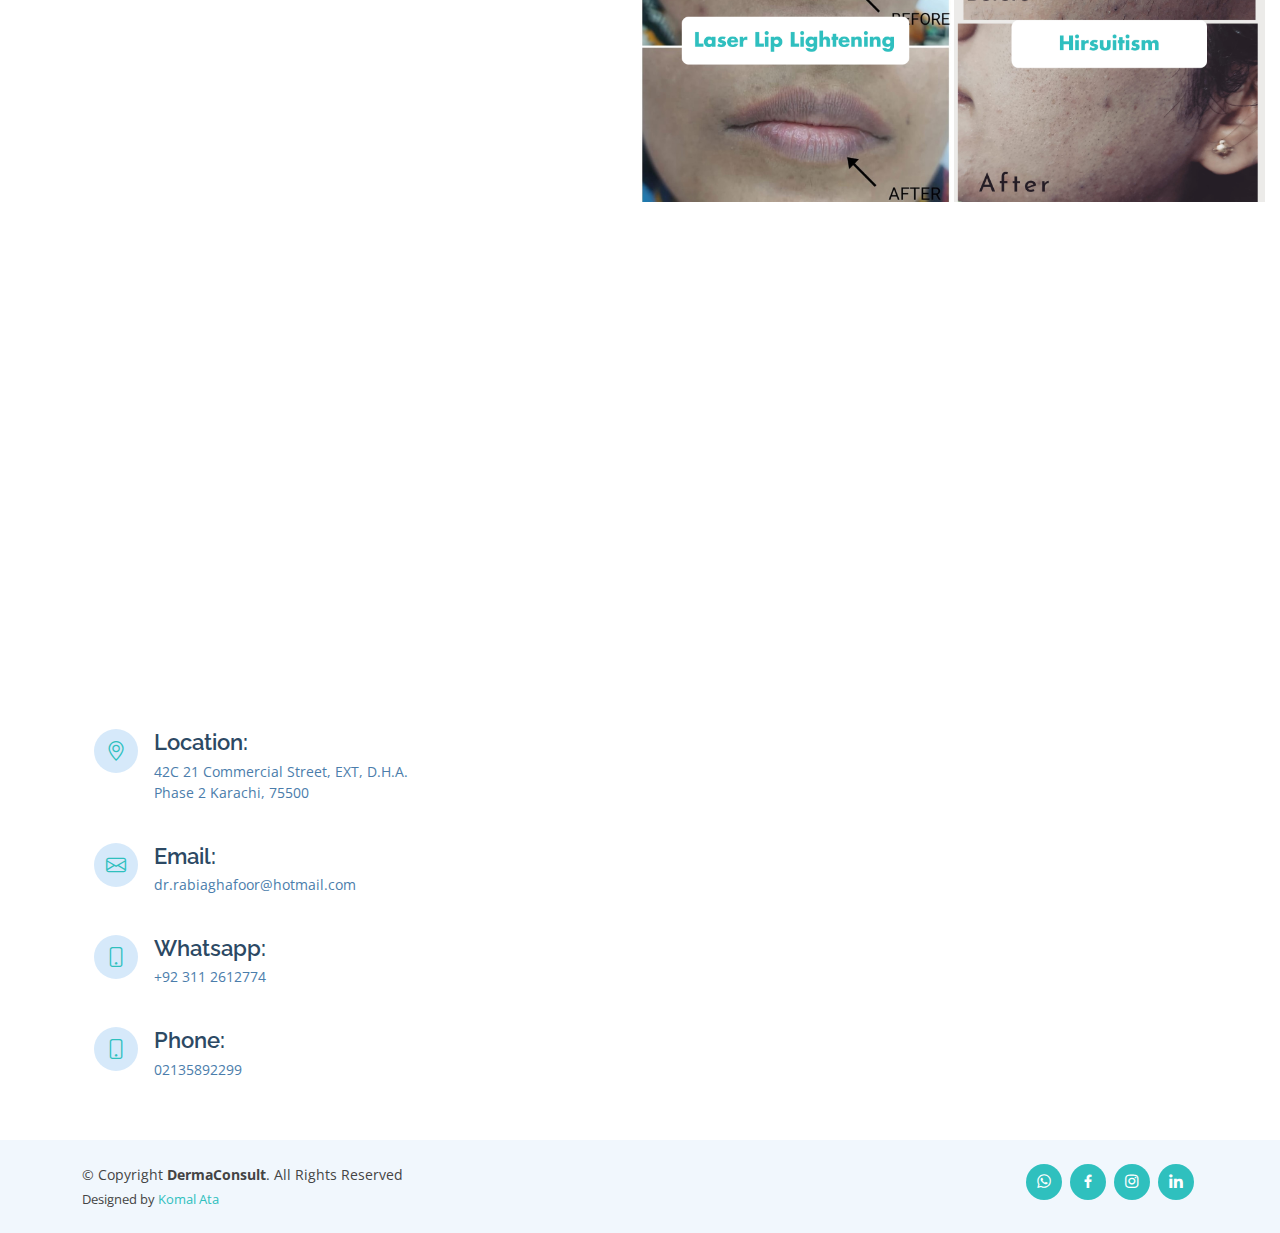
==== commit 31596028: "contact-us page" ====
--- a/index.html
+++ b/index.html
@@ -6,6 +6,7 @@
   <meta content="width=device-width, initial-scale=1.0" name="viewport">
   <meta name="google-site-verification" content="Kv4Qv86WrVFW4WleBUkdHP-3222_uR3ESCjwUj2ZRJM" />
   <link rel="icon" type="image/png" href="./assets/img/favicon.png">
+  
   <!-- Google tag (gtag.js) -->
 <script async src="https://www.googletagmanager.com/gtag/js?id=UA-214784173-1">
 </script>
@@ -107,7 +108,7 @@
           <li><a class="nav-link scrollto" href="#about">About</a></li>
           <li><a class="nav-link scrollto" href="#services">Services</a></li>
           <!-- <li><a class="nav-link scrollto" href="#departments">Departments</a></li> -->
-          <!-- <li><a class="nav-link scrollto" href="#doctors">Doctors</a></li> -->
+          <li><a class="nav-link scrollto" href="./contact.html">Contact Us</a></li>
           <!-- <li class="dropdown"><a href="#"><span>Drop Down</span> <i class="bi bi-chevron-down"></i></a> -->
             <!-- <ul>
               <li><a href="#">Drop Down 1</a></li>
@@ -1065,7 +1066,8 @@
         <a href="https://www.linkedin.com/in/dr-rabia-ghafoor-b4072914/" class="linkedin"><i class="bx bxl-linkedin"></i></a>
       </div>
     </div>
-  </footer><!-- End Footer -->
+  </footer>
+  <!-- End Footer -->
 
   <div id="preloader"></div>
   <a href="#" class="back-to-top d-flex align-items-center justify-content-center"><i class="bi bi-arrow-up-short"></i></a>
